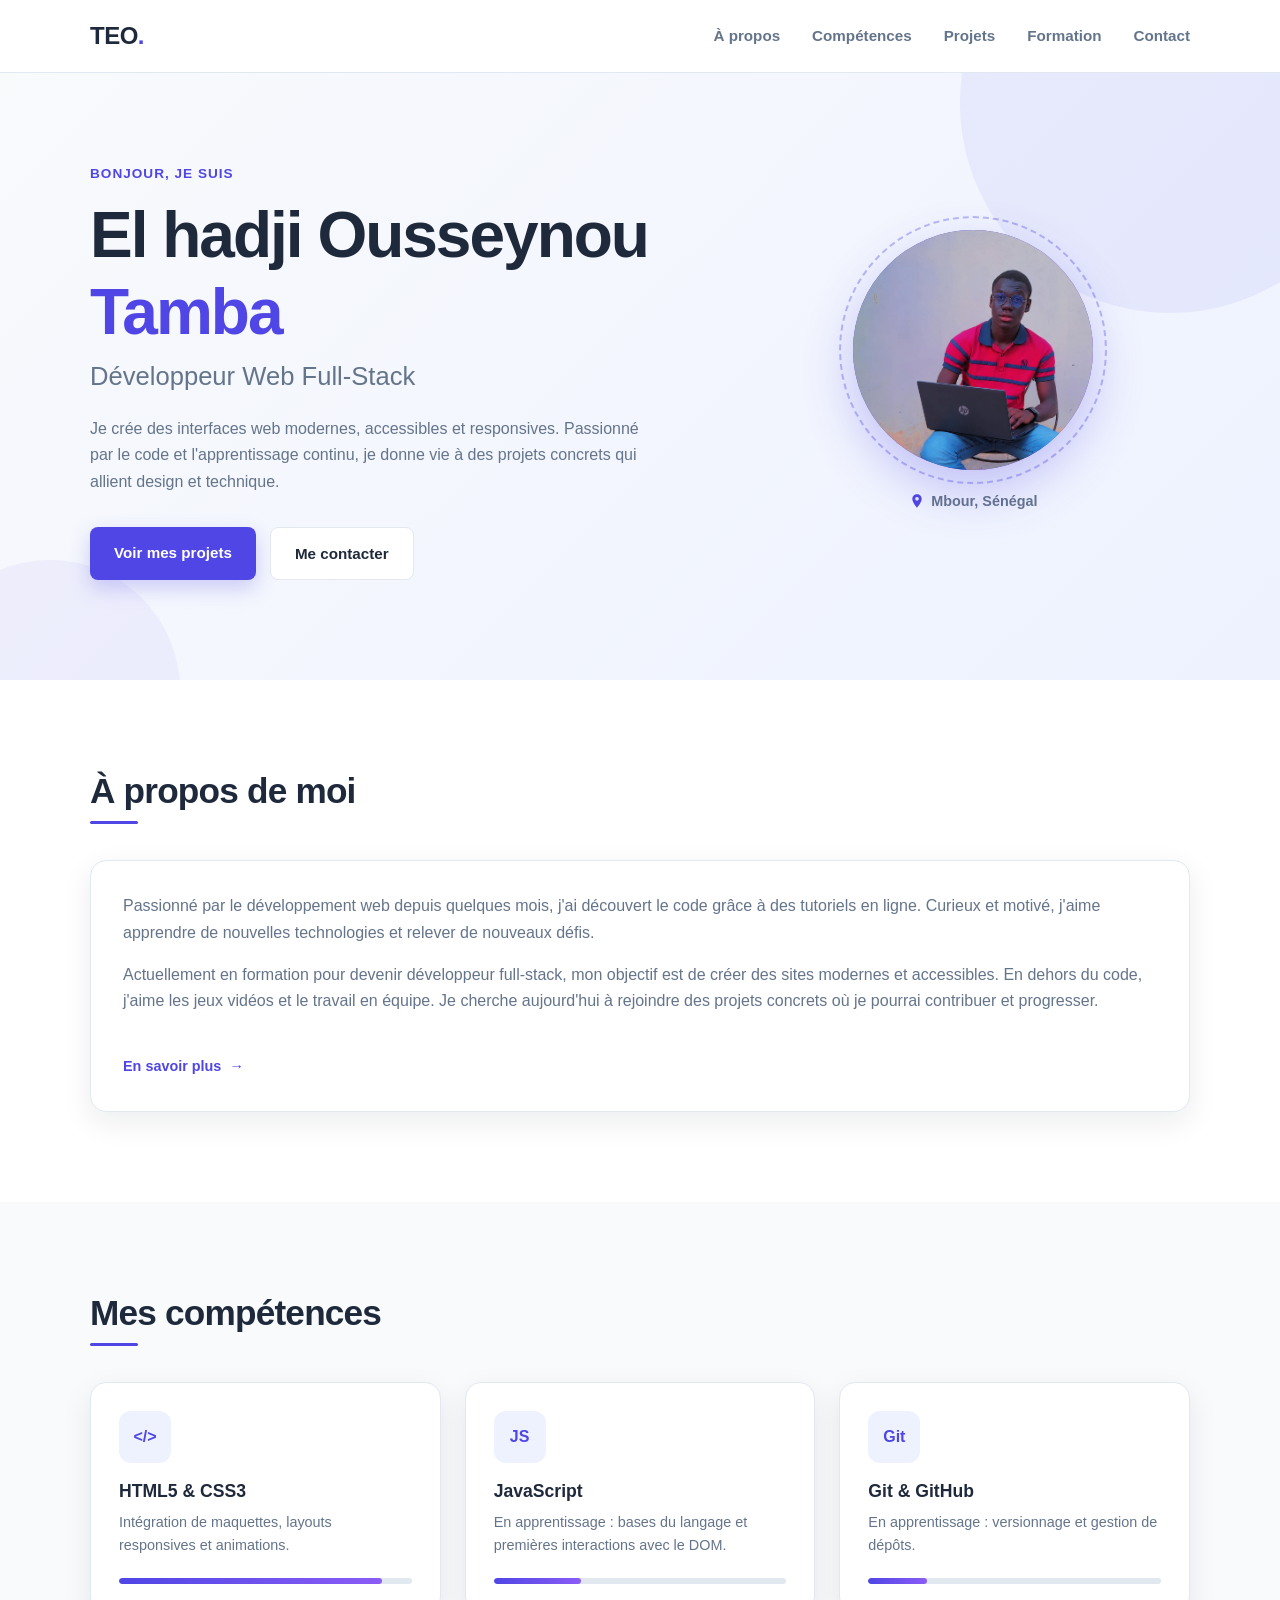
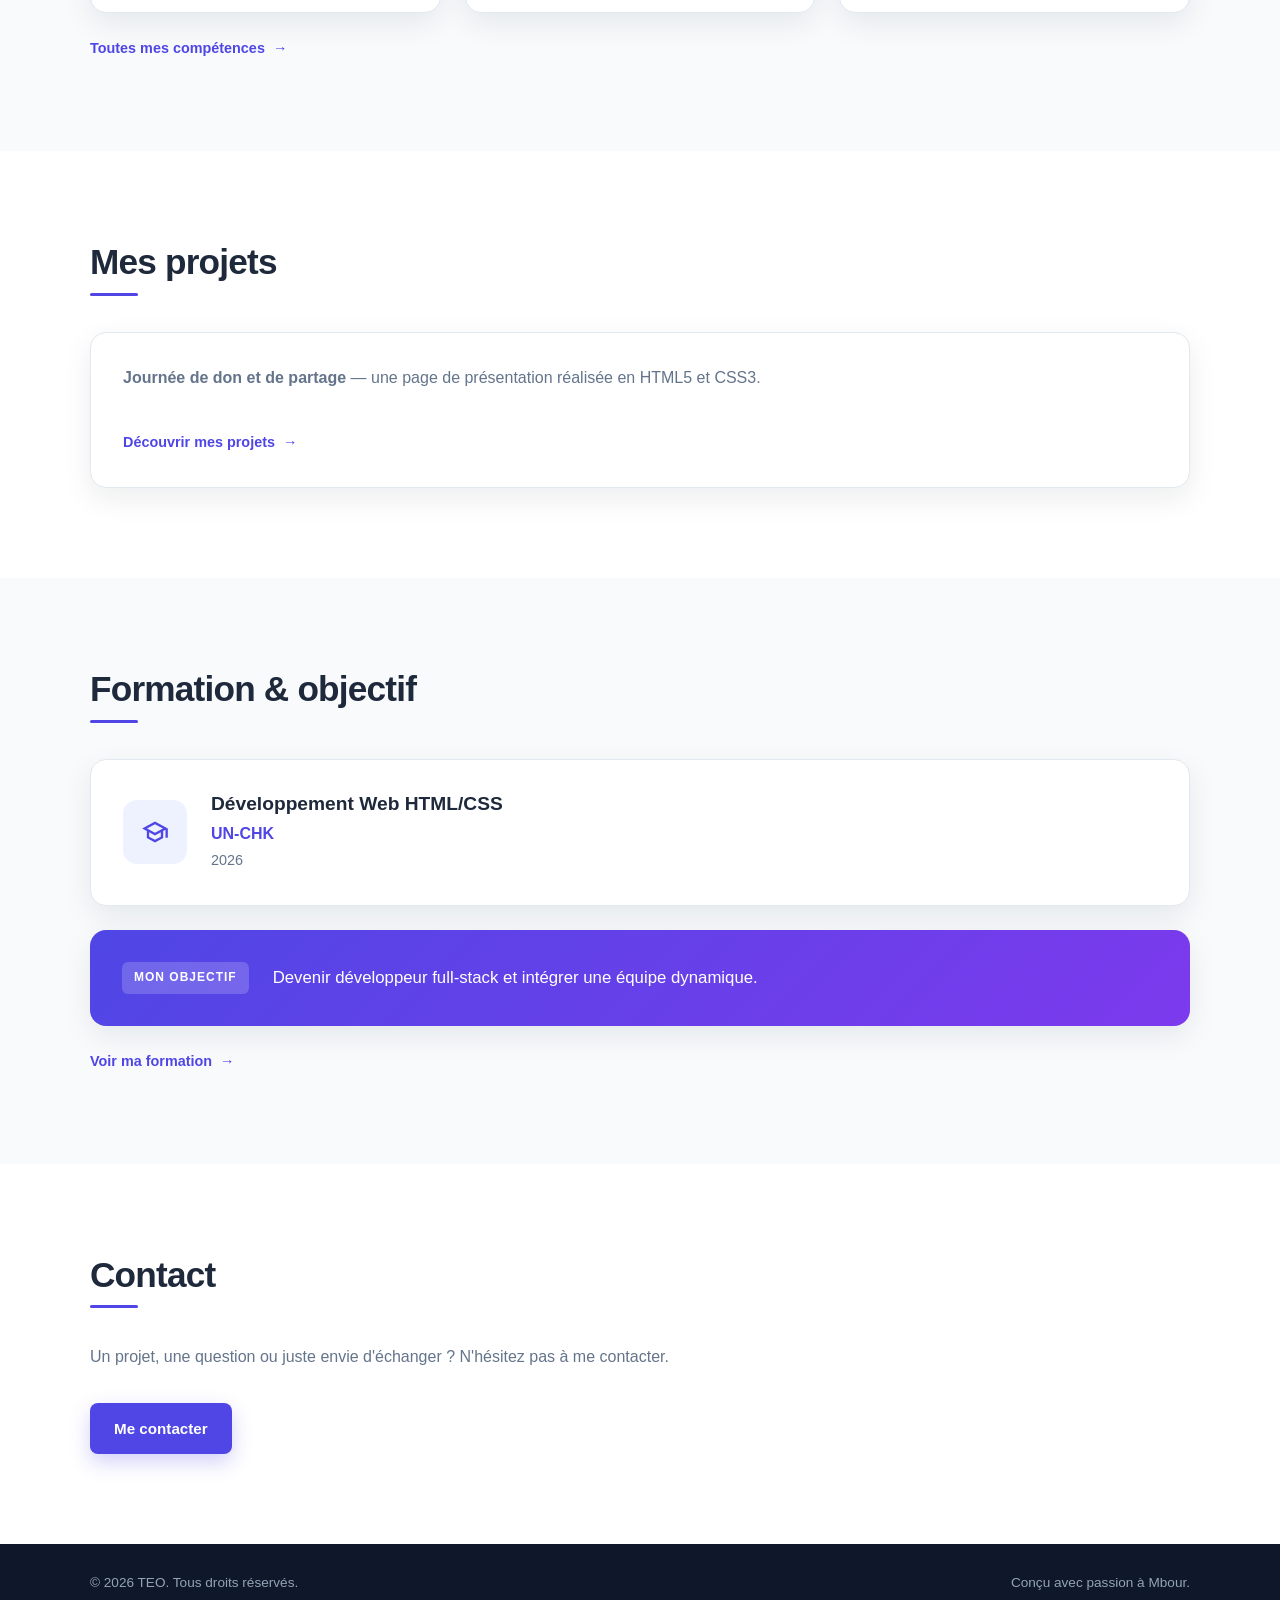
==== index.html @ e87da67a "Change logo text from 'WD' to 'TEO'" ====
<!DOCTYPE html>
<html lang="fr">
<head>
    <meta charset="UTF-8">
    <meta name="viewport" content="width=device-width, initial-scale=1.0">
    <meta name="description" content="Portfolio de El hadji Ousseynou Tamba, développeur web full-stack basé à Mbour. Découvrez mon parcours, mes compétences et mes projets.">
    <title>El hadji Ousseynou Tamba | Développeur Web Full-Stack</title>
    <link rel="stylesheet" href="style.css">
</head>
<body>

    <!-- EN-TÊTE : logo + menu de navigation -->
    <header class="site-header">
        <nav class="navbar container" aria-label="Navigation principale">
            <a href="index.html" class="logo" aria-label="Retour à l'accueil">TEO<span>.</span></a>
            <button class="menu-toggle" aria-label="Ouvrir le menu" aria-expanded="false" aria-controls="menu-principal">
                <span></span><span></span><span></span>
            </button>
            <ul class="menu" id="menu-principal">
                <li><a href="apropos.html">À propos</a></li>
                <li><a href="competences.html">Compétences</a></li>
                <li><a href="projets.html">Projets</a></li>
                <li><a href="formation.html">Formation</a></li>
                <li><a href="contact.html">Contact</a></li>
            </ul>
        </nav>
    </header>

    <main>
        <!-- BANNIÈRE D'ACCUEIL : nom, métier, boutons et photo -->
        <section class="hero" id="accueil">
            <div class="container hero-content">
                <div class="hero-texte">
                    <p class="salutation">Bonjour, je suis</p>
                    <h1>El hadji Ousseynou <span>Tamba</span></h1>
                    <h2>Développeur Web Full-Stack</h2>
                    <p class="hero-intro">
                        Je crée des interfaces web modernes, accessibles et responsives.
                        Passionné par le code et l'apprentissage continu, je donne vie
                        à des projets concrets qui allient design et technique.
                    </p>
                    <div class="hero-actions">
                        <a href="projets.html" class="btn btn-primaire">Voir mes projets</a>
                        <a href="contact.html" class="btn btn-secondaire">Me contacter</a>
                    </div>
                </div>
                <div class="hero-avatar">
                    <div class="avatar">
                        <img src="portrait.jpeg" alt="Portrait de El hadji Ousseynou Tamba">
                        <div class="avatar-ring" aria-hidden="true"></div>
                    </div>
                    <p class="localisation">
                        <svg viewBox="0 0 24 24" width="16" height="16" aria-hidden="true"><path d="M12 2C8.13 2 5 5.13 5 9c0 5.25 7 13 7 13s7-7.75 7-13c0-3.87-3.13-7-7-7zm0 9.5A2.5 2.5 0 1 1 12 6a2.5 2.5 0 0 1 0 5.5z"/></svg>
                        Mbour, Sénégal
                    </p>
                </div>
            </div>
        </section>

        <!-- SECTION : présentation -->
        <section class="section">
            <div class="container">
                <header class="section-header">
                    <h2>À propos de moi</h2>
                </header>
                <div class="carte carte-apropos">
                    <p>
                        Passionné par le développement web depuis quelques mois, j'ai découvert
                        le code grâce à des tutoriels en ligne. Curieux et motivé, j'aime
                        apprendre de nouvelles technologies et relever de nouveaux défis.
                    </p>
                    <p>
                        Actuellement en formation pour devenir développeur full-stack,
                        mon objectif est de créer des sites modernes et accessibles.
                        En dehors du code, j'aime les jeux vidéos et le travail en équipe.
                        Je cherche aujourd'hui à rejoindre des projets concrets où je
                        pourrai contribuer et progresser.
                    </p>
                    <a href="apropos.html" class="lien-section">En savoir plus <span aria-hidden="true">&rarr;</span></a>
                </div>
            </div>
        </section>

        <!-- SECTION : compétences (barres de niveau) -->
        <section class="section section-clair">
            <div class="container">
                <header class="section-header">
                    <h2>Mes compétences</h2>
                </header>
                <div class="grille-competences">
                    <article class="carte-competence">
                        <div class="competence-icone">&lt;/&gt;</div>
                        <h3>HTML5 &amp; CSS3</h3>
                        <p>Intégration de maquettes, layouts responsives et animations.</p>
                        <div class="barre" role="img" aria-label="Niveau avancé">
                            <span style="--niveau: 90%"></span>
                        </div>
                    </article>
                    <article class="carte-competence">
                        <div class="competence-icone">JS</div>
                        <h3>JavaScript</h3>
                        <p>En apprentissage : bases du langage et premières interactions avec le DOM.</p>
                        <div class="barre" role="img" aria-label="Niveau en apprentissage">
                            <span style="--niveau: 30%"></span>
                        </div>
                    </article>
                    <article class="carte-competence">
                        <div class="competence-icone">Git</div>
                        <h3>Git &amp; GitHub</h3>
                        <p>En apprentissage : versionnage et gestion de dépôts.</p>
                        <div class="barre" role="img" aria-label="Niveau en apprentissage">
                            <span style="--niveau: 20%"></span>
                        </div>
                    </article>
                </div>
                <a href="competences.html" class="lien-section">Toutes mes compétences <span aria-hidden="true">&rarr;</span></a>
            </div>
        </section>

        <!-- SECTION : aperçu des projets -->
        <section class="section">
            <div class="container">
                <header class="section-header">
                    <h2>Mes projets</h2>
                </header>
                <div class="carte carte-apropos">
                    <p><strong>Journée de don et de partage</strong> &mdash; une page de présentation réalisée en HTML5 et CSS3.</p>
                    <a href="projets.html" class="lien-section">Découvrir mes projets <span aria-hidden="true">&rarr;</span></a>
                </div>
            </div>
        </section>

        <!-- SECTION : formation et objectif professionnel -->
        <section class="section section-clair">
            <div class="container">
                <header class="section-header">
                    <h2>Formation &amp; objectif</h2>
                </header>
                <div class="carte carte-formation">
                    <div class="formation-icone" aria-hidden="true">
                        <svg viewBox="0 0 24 24" width="28" height="28"><path d="M12 3 1 9l4 2.18v6L12 21l7-3.82v-6l2-1.09V17h2V9L12 3zm6.82 6L12 12.72 5.18 9 12 5.28 18.82 9zM17 15.99l-5 2.73-5-2.73v-3.72L12 15l5-2.73v3.72z"/></svg>
                    </div>
                    <div>
                        <h3>Développement Web HTML/CSS</h3>
                        <p class="etablissement">UN-CHK</p>
                        <p class="annee">2026</p>
                    </div>
                </div>
                <div class="carte objectif">
                    <span class="objectif-label">Mon objectif</span>
                    <p>Devenir développeur full-stack et intégrer une équipe dynamique.</p>
                </div>
                <a href="formation.html" class="lien-section">Voir ma formation <span aria-hidden="true">&rarr;</span></a>
            </div>
        </section>

        <!-- SECTION : appel au contact -->
        <section class="section">
            <div class="container section-contact">
                <header class="section-header">
                    <h2>Contact</h2>
                </header>
                <p class="contact-intro">Un projet, une question ou juste envie d'échanger ? N'hésitez pas à me contacter.</p>
                <a href="contact.html" class="btn btn-primaire">Me contacter</a>
            </div>
        </section>
    </main>

    <!-- PIED DE PAGE -->
    <footer class="site-footer">
        <div class="container footer-content">
            <p>&copy; 2026 TEO. Tous droits réservés.</p>
            <p>Conçu avec passion à Mbour.</p>
        </div>
    </footer>

    <!-- SCRIPT : ouverture / fermeture du menu sur mobile -->
    <script>
        const toggle = document.querySelector('.menu-toggle');
        const menu = document.querySelector('.menu');
        toggle.addEventListener('click', () => {
            const ouvert = menu.classList.toggle('ouvert');
            toggle.setAttribute('aria-expanded', ouvert);
        });
        menu.querySelectorAll('a').forEach(lien => {
            lien.addEventListener('click', () => {
                menu.classList.remove('ouvert');
                toggle.setAttribute('aria-expanded', 'false');
            });
        });
    </script>
</body>
</html>
---- style.css ----
/* ============================================================
   1. VARIABLES ET COULEURS
   Modifiez les couleurs ici pour changer tout le site d'un coup.
   ============================================================ */
:root {
    --primaire: #4f46e5;
    --primaire-clair: #6366f1;
    --primaire-pale: #eef2ff;
    --fond: #ffffff;
    --fond-clair: #f8fafc;
    --texte: #1e293b;
    --texte-doux: #64748b;
    --bordure: #e2e8f0;
    --ombre: 0 10px 30px rgba(15, 23, 42, 0.08);
    --rayon: 16px;
    --container: 1100px;
}

/* ---------- Réinitialisation et styles de base ---------- */
* {
    box-sizing: border-box;
}

html {
    scroll-behavior: smooth;
}

body {
    margin: 0;
    font-family: "Segoe UI", Roboto, Helvetica, Arial, sans-serif;
    color: var(--texte);
    background: var(--fond);
    line-height: 1.65;
    -webkit-font-smoothing: antialiased;
}

h1, h2, h3 {
    line-height: 1.2;
    margin: 0;
}

a {
    color: var(--primaire);
    text-decoration: none;
    transition: color 0.2s ease;
}

a:hover {
    color: var(--primaire-clair);
}

/* ---------- Conteneur : largeur max du contenu ---------- */
.container {
    width: min(100% - 40px, var(--container));
    margin-inline: auto;
}

/* ============================================================
   2. EN-TÊTE ET NAVIGATION
   La barre reste fixe en haut quand on descend la page.
   ============================================================ */
.site-header {
    position: sticky;
    top: 0;
    z-index: 50;
    background: rgba(255, 255, 255, 0.92);
    backdrop-filter: blur(10px);
    border-bottom: 1px solid var(--bordure);
}

.navbar {
    display: flex;
    align-items: center;
    justify-content: space-between;
    min-height: 72px;
}

.logo {
    font-size: 1.5rem;
    font-weight: 800;
    letter-spacing: -0.5px;
    color: var(--texte);
}

.logo span {
    color: var(--primaire);
}

.menu {
    display: flex;
    align-items: center;
    gap: 32px;
    list-style: none;
    margin: 0;
    padding: 0;
}

.menu a {
    color: var(--texte-doux);
    font-size: 0.95rem;
    font-weight: 600;
}

.menu a:hover,
.menu a.actif {
    color: var(--primaire);
}

.menu a.actif {
    position: relative;
}

.menu a.actif::after {
    content: "";
    position: absolute;
    left: 0;
    right: 0;
    bottom: -8px;
    height: 2px;
    background: var(--primaire);
    border-radius: 2px;
}

.menu-toggle {
    display: none;
    flex-direction: column;
    gap: 5px;
    background: none;
    border: 0;
    cursor: pointer;
    padding: 6px;
}

.menu-toggle span {
    width: 24px;
    height: 2px;
    background: var(--texte);
    border-radius: 2px;
}

/* ============================================================
   3. BANNIÈRE DES PAGES SECONDAIRES
   (À propos, Compétences, Projets, Formation, Contact)
   ============================================================ */
.page-hero {
    position: relative;
    overflow: hidden;
    background: linear-gradient(135deg, #f8fafc 0%, #eef2ff 100%);
    border-bottom: 1px solid var(--bordure);
    padding: 76px 0 70px;
}

.page-hero::after {
    content: "";
    position: absolute;
    width: 300px;
    height: 300px;
    border-radius: 50%;
    background: rgba(79, 70, 229, 0.06);
    top: -150px;
    right: -60px;
}

.page-hero .container {
    position: relative;
    z-index: 1;
}

/* ---------- Bouton "Retour à l'accueil" ---------- */
.btn-retour {
    display: inline-flex;
    align-items: center;
    gap: 8px;
    margin-bottom: 24px;
    padding: 9px 16px;
    background: var(--fond);
    border: 1px solid var(--bordure);
    border-radius: 8px;
    color: var(--texte-doux);
    font-size: 0.85rem;
    font-weight: 600;
    transition: border-color 0.2s ease, color 0.2s ease, transform 0.2s ease;
}

.btn-retour:hover {
    color: var(--primaire);
    border-color: var(--primaire);
    transform: translateX(-3px);
}

.page-hero h1 {
    font-size: clamp(2.2rem, 5vw, 3.2rem);
    letter-spacing: -1.5px;
    margin: 8px 0 12px;
}

.page-hero p {
    color: var(--texte-doux);
    font-size: 1.05rem;
    margin: 0;
    max-width: 600px;
}

/* ============================================================
   4. ACCUEIL / HERO (uniquement index.html)
   ============================================================ */
.hero {
    position: relative;
    overflow: hidden;
    background: linear-gradient(135deg, #f8fafc 0%, #eef2ff 100%);
    padding: 90px 0 100px;
}

.hero::before {
    content: "";
    position: absolute;
    width: 420px;
    height: 420px;
    border-radius: 50%;
    background: rgba(79, 70, 229, 0.07);
    top: -180px;
    right: -100px;
}

.hero::after {
    content: "";
    position: absolute;
    width: 260px;
    height: 260px;
    border-radius: 50%;
    background: rgba(79, 70, 229, 0.05);
    bottom: -140px;
    left: -80px;
}

.hero-content {
    position: relative;
    z-index: 1;
    display: grid;
    grid-template-columns: 1.4fr 1fr;
    align-items: center;
    gap: 60px;
}

.salutation {
    color: var(--primaire);
    font-weight: 700;
    letter-spacing: 1px;
    text-transform: uppercase;
    font-size: 0.85rem;
    margin: 0 0 12px;
}

.hero h1 {
    font-size: clamp(2.5rem, 6vw, 4rem);
    letter-spacing: -2px;
    color: var(--texte);
}

.hero h1 span {
    color: var(--primaire);
}

.hero h2 {
    font-size: clamp(1.2rem, 2.5vw, 1.6rem);
    font-weight: 500;
    color: var(--texte-doux);
    margin: 10px 0 24px;
}

.hero-intro {
    max-width: 560px;
    color: var(--texte-doux);
    margin: 0 0 32px;
}

.hero-actions {
    display: flex;
    flex-wrap: wrap;
    gap: 14px;
}

/* ---------- Boutons principaux et secondaires ---------- */
.btn {
    display: inline-block;
    padding: 13px 24px;
    border-radius: 8px;
    font-weight: 600;
    font-size: 0.95rem;
    transition: transform 0.2s ease, box-shadow 0.2s ease, background 0.2s ease;
}

.btn:hover {
    transform: translateY(-2px);
    color: inherit;
}

.btn-primaire {
    background: var(--primaire);
    color: #fff;
    box-shadow: 0 8px 20px rgba(79, 70, 229, 0.25);
}

.btn-primaire:hover {
    background: var(--primaire-clair);
    color: #fff;
}

.btn-secondaire {
    background: #fff;
    color: var(--texte);
    border: 1px solid var(--bordure);
}

.btn-secondaire:hover {
    border-color: var(--primaire);
    color: var(--primaire);
}

/* ---------- Photo de profil ---------- */
.hero-avatar {
    display: flex;
    flex-direction: column;
    align-items: center;
    gap: 20px;
}

.avatar {
    position: relative;
    width: 240px;
    height: 240px;
    border-radius: 50%;
    background: linear-gradient(135deg, var(--primaire) 0%, #7c3aed 100%);
    display: grid;
    place-items: center;
    box-shadow: 0 20px 50px rgba(79, 70, 229, 0.3);
}

.avatar img {
    width: 100%;
    height: 100%;
    border-radius: 50%;
    object-fit: cover;
    object-position: center top;
}

.avatar-ring {
    position: absolute;
    inset: -14px;
    border: 2px dashed rgba(79, 70, 229, 0.35);
    border-radius: 50%;
}

.localisation {
    display: flex;
    align-items: center;
    gap: 6px;
    color: var(--texte-doux);
    font-size: 0.9rem;
    font-weight: 600;
    margin: 0;
}

.localisation svg {
    fill: var(--primaire);
}

/* ============================================================
   5. SECTIONS COMMUNES (titres, espacements, fonds)
   ============================================================ */
.section {
    padding: 90px 0;
}

.section-clair {
    background: var(--fond-clair);
}

.section-header {
    display: flex;
    align-items: baseline;
    gap: 16px;
    margin-bottom: 36px;
}

.section-numero {
    color: var(--primaire);
    font-weight: 800;
    font-size: 0.9rem;
}

.section-header h2 {
    font-size: clamp(1.7rem, 4vw, 2.2rem);
    letter-spacing: -0.8px;
    position: relative;
    padding-bottom: 12px;
}

.section-header h2::after {
    content: "";
    position: absolute;
    left: 0;
    bottom: 0;
    width: 48px;
    height: 3px;
    background: var(--primaire);
    border-radius: 3px;
}

.section-header-interne {
    margin-top: 48px;
}

.lien-section {
    display: inline-flex;
    align-items: center;
    gap: 8px;
    margin-top: 24px;
    font-weight: 700;
    font-size: 0.9rem;
}

.lien-section span {
    transition: transform 0.2s ease;
}

.lien-section:hover span {
    transform: translateX(4px);
}

.section-contact h2 {
    font-size: clamp(1.7rem, 4vw, 2.2rem);
    letter-spacing: -0.8px;
    margin-bottom: 12px;
}

/* ---------- Cartes : fond blanc, bordure et ombre ---------- */
.carte {
    background: var(--fond);
    border: 1px solid var(--bordure);
    border-radius: var(--rayon);
    padding: 32px;
    box-shadow: var(--ombre);
}

.carte-apropos p {
    color: var(--texte-doux);
    margin: 0 0 16px;
}

.faits {
    list-style: none;
    display: flex;
    flex-wrap: wrap;
    gap: 16px 40px;
    margin: 28px 0 0;
    padding: 24px 0 0;
    border-top: 1px solid var(--bordure);
    color: var(--texte);
}

.faits strong {
    display: block;
    color: var(--texte-doux);
    font-size: 0.8rem;
    text-transform: uppercase;
    letter-spacing: 0.5px;
}

/* ---------- Compétences et barres de niveau ---------- */
.grille-competences {
    display: grid;
    grid-template-columns: repeat(auto-fit, minmax(260px, 1fr));
    gap: 24px;
}

.carte-competence {
    background: var(--fond);
    border: 1px solid var(--bordure);
    border-radius: var(--rayon);
    padding: 28px;
    box-shadow: var(--ombre);
    transition: transform 0.25s ease, box-shadow 0.25s ease;
}

.carte-competence:hover {
    transform: translateY(-6px);
    box-shadow: 0 18px 40px rgba(15, 23, 42, 0.12);
}

.competence-icone {
    width: 52px;
    height: 52px;
    border-radius: 12px;
    background: var(--primaire-pale);
    color: var(--primaire);
    display: grid;
    place-items: center;
    font-weight: 800;
    font-size: 1rem;
    margin-bottom: 18px;
}

.carte-competence h3 {
    font-size: 1.1rem;
    margin-bottom: 8px;
}

.carte-competence p {
    color: var(--texte-doux);
    font-size: 0.9rem;
    margin: 0 0 20px;
}

.barre {
    height: 6px;
    background: var(--bordure);
    border-radius: 6px;
    overflow: hidden;
}

.barre span {
    display: block;
    height: 100%;
    width: var(--niveau);
    background: linear-gradient(90deg, var(--primaire), #8b5cf6);
    border-radius: 6px;
}

/* ---------- Étiquettes (qualités, centres d'intérêt) ---------- */
.tags {
    display: flex;
    flex-wrap: wrap;
    gap: 10px;
    margin-top: 32px;
}

.tag {
    background: var(--primaire-pale);
    color: var(--primaire);
    padding: 8px 16px;
    border-radius: 100px;
    font-size: 0.85rem;
    font-weight: 600;
}

/* ---------- Formation ---------- */
.carte-formation {
    display: flex;
    align-items: center;
    gap: 24px;
}

.formation-icone {
    flex-shrink: 0;
    width: 64px;
    height: 64px;
    border-radius: 14px;
    background: var(--primaire-pale);
    color: var(--primaire);
    display: grid;
    place-items: center;
}

.formation-icone svg {
    fill: currentColor;
}

.carte-formation h3 {
    font-size: 1.2rem;
}

.etablissement {
    color: var(--primaire);
    font-weight: 600;
    margin: 6px 0 2px;
}

.annee {
    color: var(--texte-doux);
    font-size: 0.9rem;
    margin: 0;
}

/* ---------- Projets : cartes avec aperçu ---------- */
.grille-projets {
    display: grid;
    grid-template-columns: repeat(auto-fit, minmax(min(100%, 320px), 1fr));
    gap: 24px;
}

.carte-projet {
    overflow: hidden;
    padding: 0;
    transition: transform 0.25s ease, box-shadow 0.25s ease;
}

.carte-projet:hover {
    transform: translateY(-6px);
    box-shadow: 0 18px 40px rgba(15, 23, 42, 0.12);
}

.projet-visuel {
    background: var(--primaire-pale);
}

.projet-visuel img {
    width: 100%;
    height: auto;
    display: block;
}

.projet-corps {
    padding: 26px;
}

.projet-tag {
    color: var(--primaire);
    font-size: 0.75rem;
    font-weight: 700;
    text-transform: uppercase;
    letter-spacing: 1px;
}

.projet-corps h3 {
    font-size: 1.2rem;
    margin: 8px 0;
}

.projet-corps p {
    color: var(--texte-doux);
    font-size: 0.9rem;
    margin: 0;
}

.projet-corps .btn {
    margin-top: 22px;
}

/* ---------- Bloc objectif ---------- */
.objectif {
    margin-top: 24px;
    background: linear-gradient(135deg, var(--primaire) 0%, #7c3aed 100%);
    border: 0;
    color: #fff;
    display: flex;
    align-items: center;
    gap: 24px;
}

.objectif-label {
    font-size: 0.75rem;
    font-weight: 700;
    text-transform: uppercase;
    letter-spacing: 1px;
    padding: 6px 12px;
    background: rgba(255, 255, 255, 0.18);
    border-radius: 6px;
    white-space: nowrap;
}

.objectif p {
    margin: 0;
    font-size: 1.05rem;
    font-weight: 500;
}

/* ---------- Contact ---------- */
.contact-intro {
    color: var(--texte-doux);
    max-width: 600px;
    margin: -12px 0 32px;
}

.grille-contact {
    display: grid;
    grid-template-columns: repeat(auto-fit, minmax(260px, 1fr));
    gap: 20px;
}

.carte-contact {
    display: flex;
    align-items: center;
    gap: 16px;
    background: var(--fond);
    border: 1px solid var(--bordure);
    border-radius: var(--rayon);
    padding: 22px;
    box-shadow: var(--ombre);
    transition: transform 0.2s ease, border-color 0.2s ease;
}

.carte-contact:hover {
    transform: translateY(-4px);
    border-color: var(--primaire);
    color: var(--texte);
}

.contact-icone {
    flex-shrink: 0;
    width: 48px;
    height: 48px;
    border-radius: 12px;
    background: var(--primaire-pale);
    color: var(--primaire);
    display: grid;
    place-items: center;
}

.contact-icone svg {
    fill: currentColor;
}

.carte-contact strong,
.carte-contact small {
    display: block;
}

.carte-contact strong {
    font-size: 0.95rem;
}

.carte-contact small {
    color: var(--texte-doux);
    font-size: 0.8rem;
    word-break: break-all;
}

/* ============================================================
   6. PIED DE PAGE
   ============================================================ */
.site-footer {
    background: #0f172a;
    color: #94a3b8;
    padding: 28px 0;
    font-size: 0.85rem;
}

.footer-content {
    display: flex;
    justify-content: space-between;
    flex-wrap: wrap;
    gap: 10px;
}

.site-footer p {
    margin: 0;
}

/* ============================================================
   7. RESPENSIVE : tablettes et téléphones
   Ces règles écrasent les précédentes sur les petits écrans.
   ============================================================ */
@media (max-width: 820px) {
    .hero-content {
        grid-template-columns: 1fr;
        text-align: center;
        gap: 44px;
    }

    .hero-intro {
        margin-inline: auto;
    }

    .hero-actions {
        justify-content: center;
    }

    .menu-toggle {
        display: flex;
    }

    .menu {
        position: absolute;
        top: 100%;
        left: 0;
        right: 0;
        background: var(--fond);
        border-bottom: 1px solid var(--bordure);
        flex-direction: column;
        gap: 0;
        padding: 0 20px;
        max-height: 0;
        overflow: hidden;
        transition: max-height 0.3s ease, padding 0.3s ease;
    }

    .menu.ouvert {
        max-height: 320px;
        padding: 10px 20px 20px;
    }

    .menu a {
        display: block;
        padding: 12px 0;
    }
}

/* ---------- Petits écrans (téléphones) ---------- */
@media (max-width: 560px) {
    .section {
        padding: 64px 0;
    }

    .hero {
        padding: 64px 0 72px;
    }

    .page-hero {
        padding: 56px 0 52px;
    }

    .avatar {
        width: 190px;
        height: 190px;
    }

    .carte,
    .carte-competence {
        padding: 24px;
    }

    .objectif {
        flex-direction: column;
        align-items: flex-start;
        gap: 14px;
    }
}

@media (prefers-reduced-motion: reduce) {
    html {
        scroll-behavior: auto;
    }

    * {
        transition: none !important;
    }
}
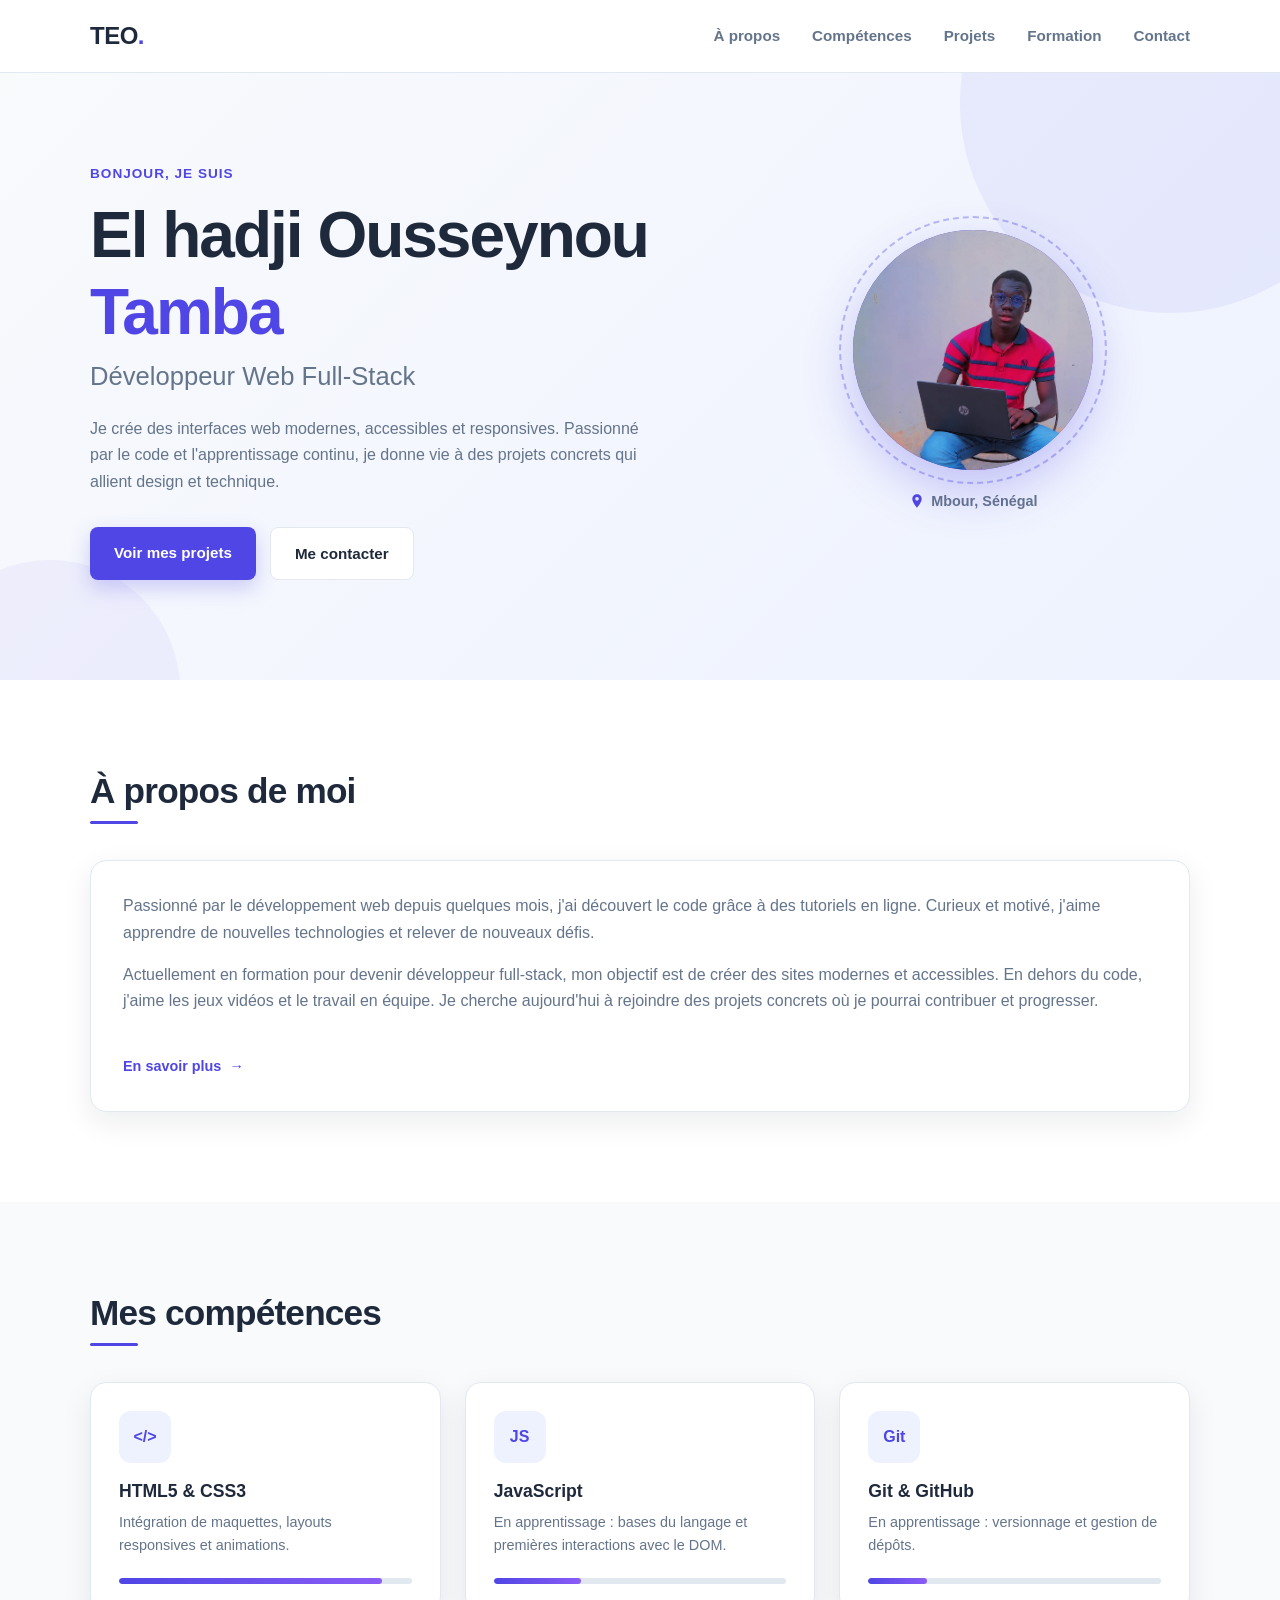
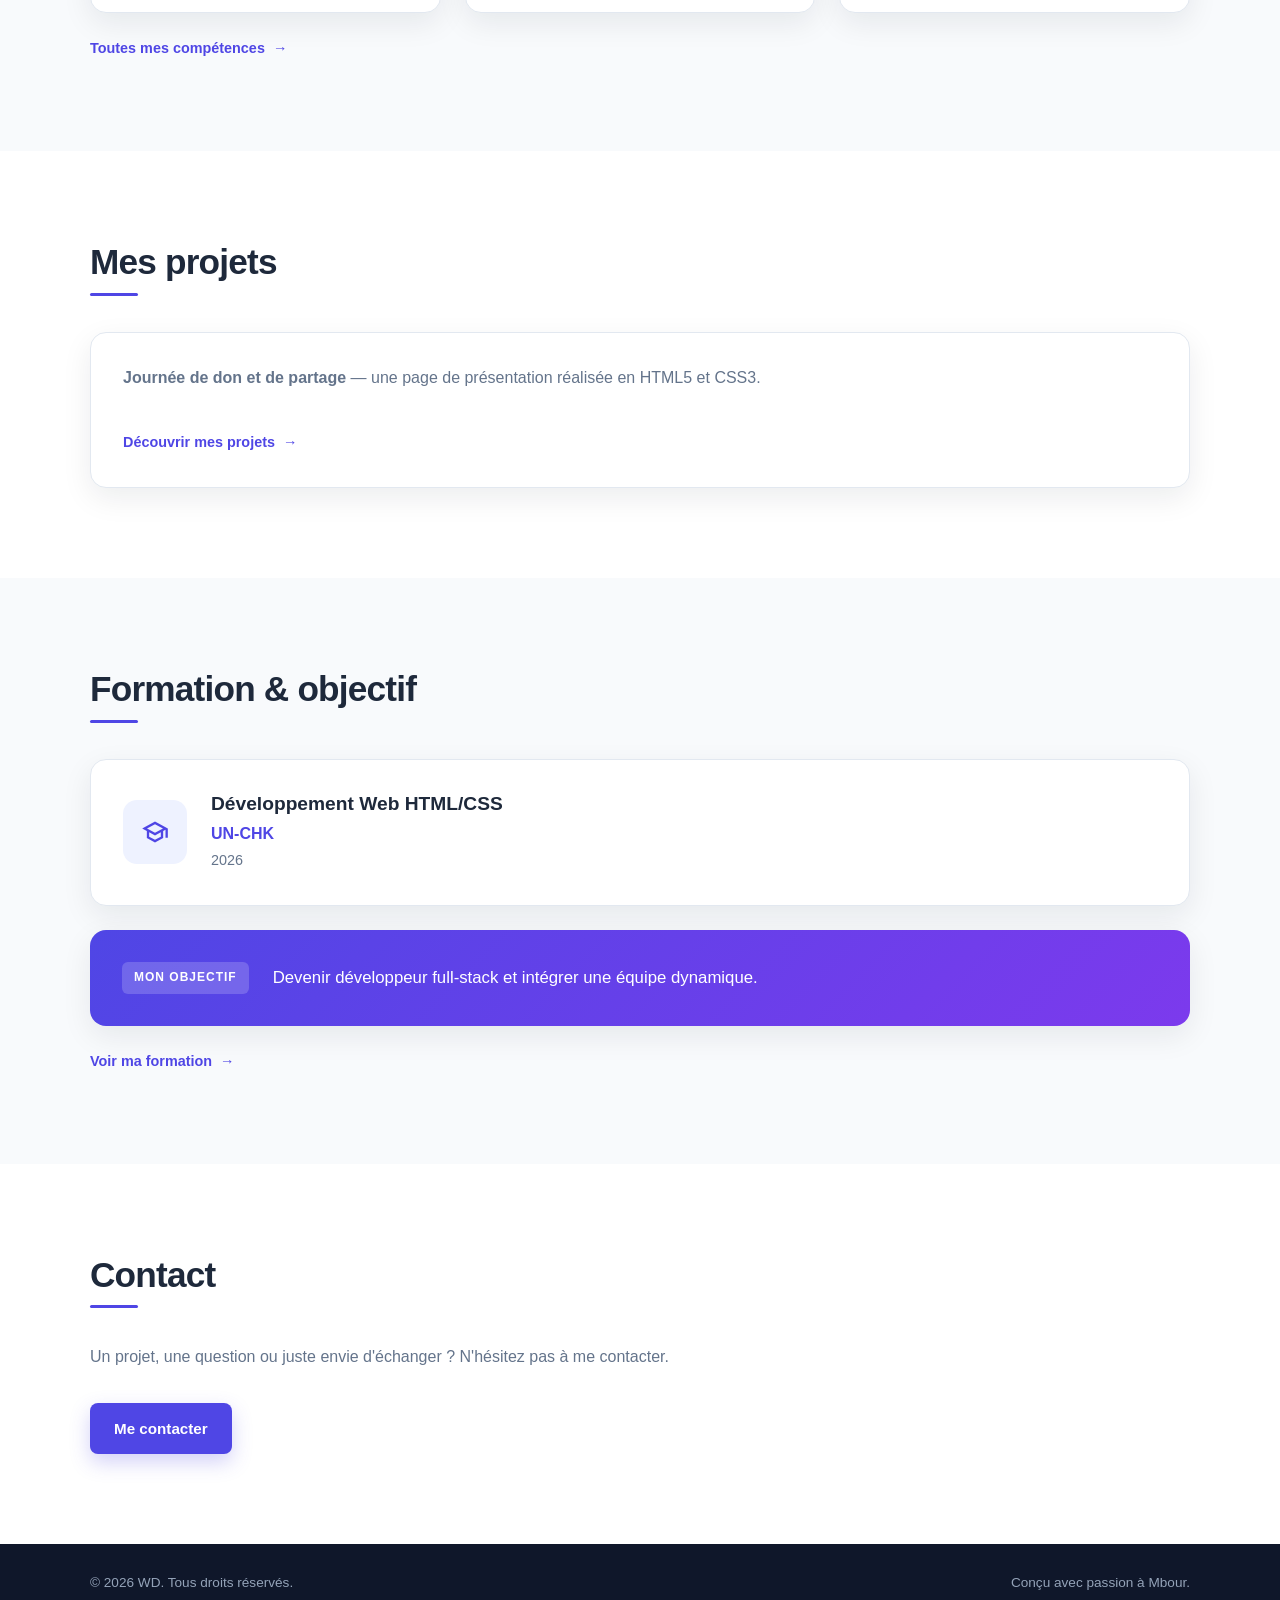
==== commit 377fc9a8: "mise à jour" ====
--- a/index.html
+++ b/index.html
@@ -169,7 +169,7 @@
     <!-- PIED DE PAGE -->
     <footer class="site-footer">
         <div class="container footer-content">
-            <p>&copy; 2026 TEO. Tous droits réservés.</p>
+            <p>&copy; 2026 WD. Tous droits réservés.</p>
             <p>Conçu avec passion à Mbour.</p>
         </div>
     </footer>
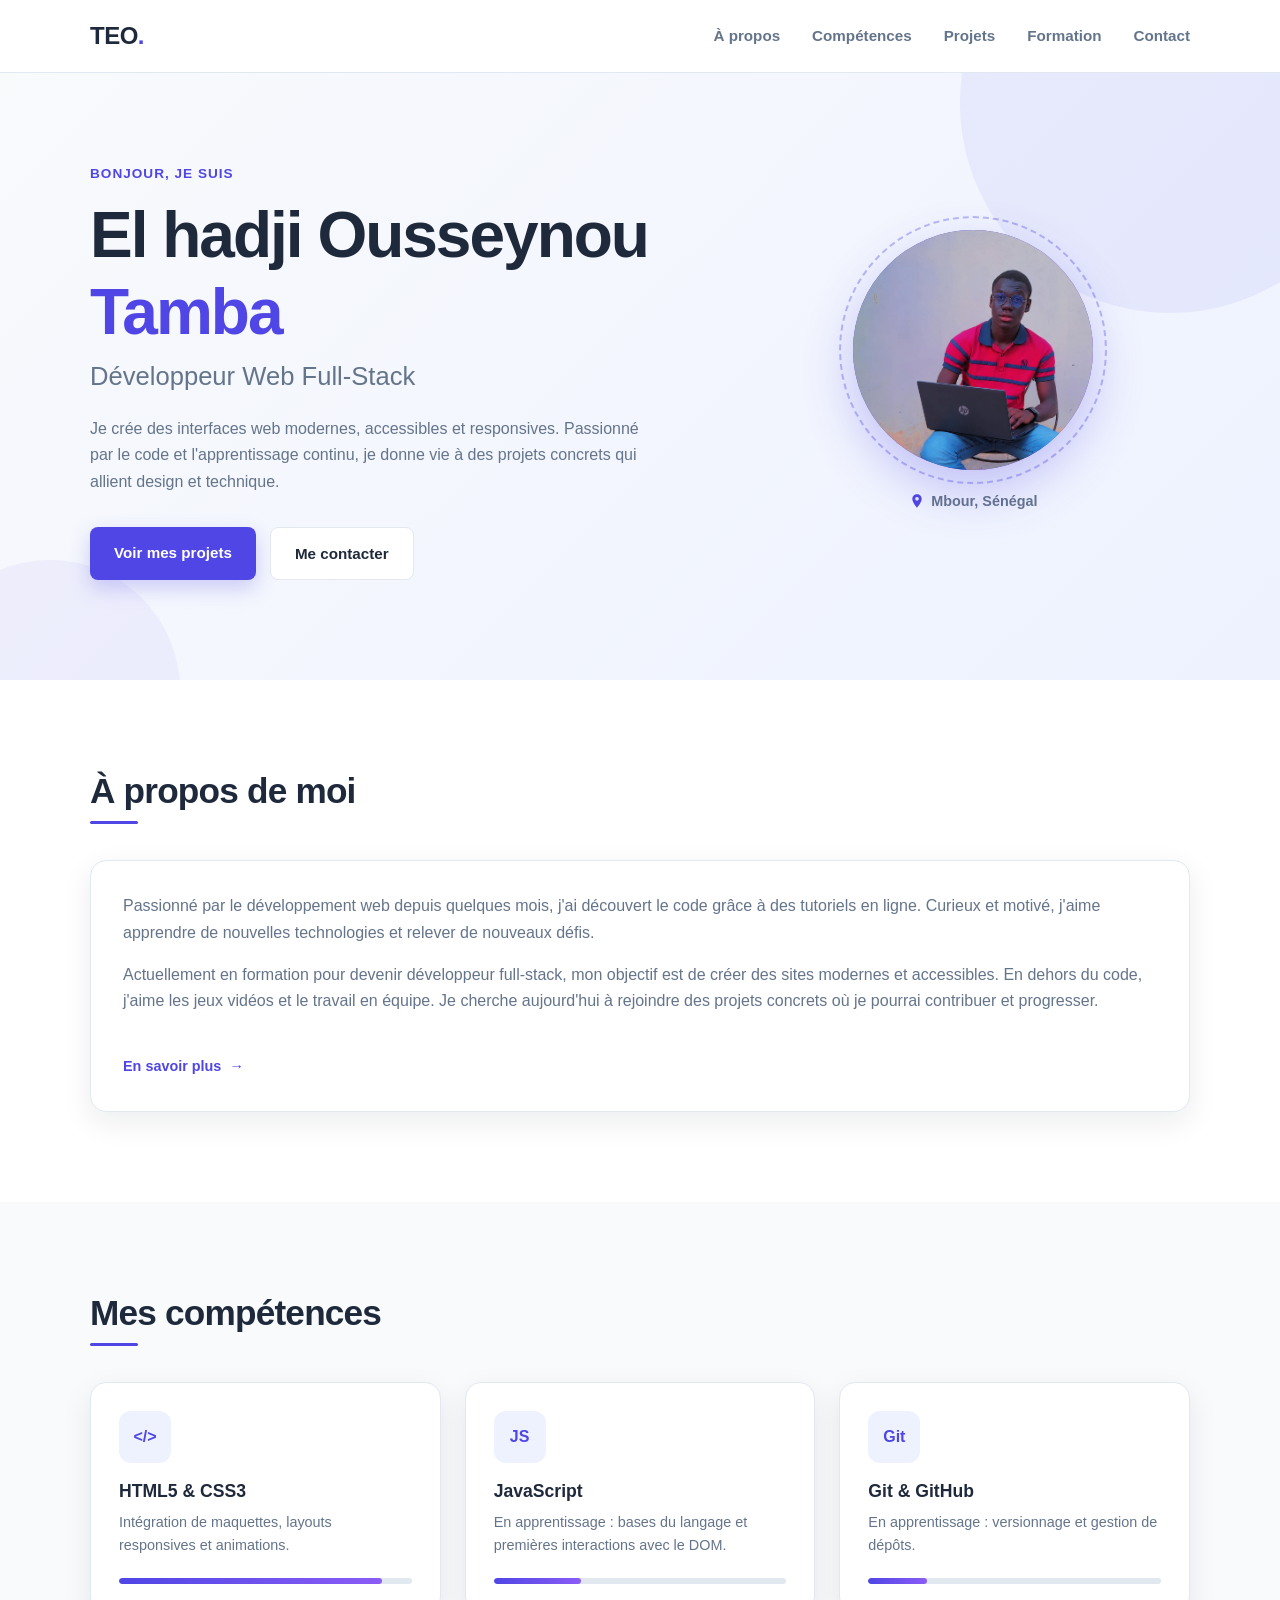
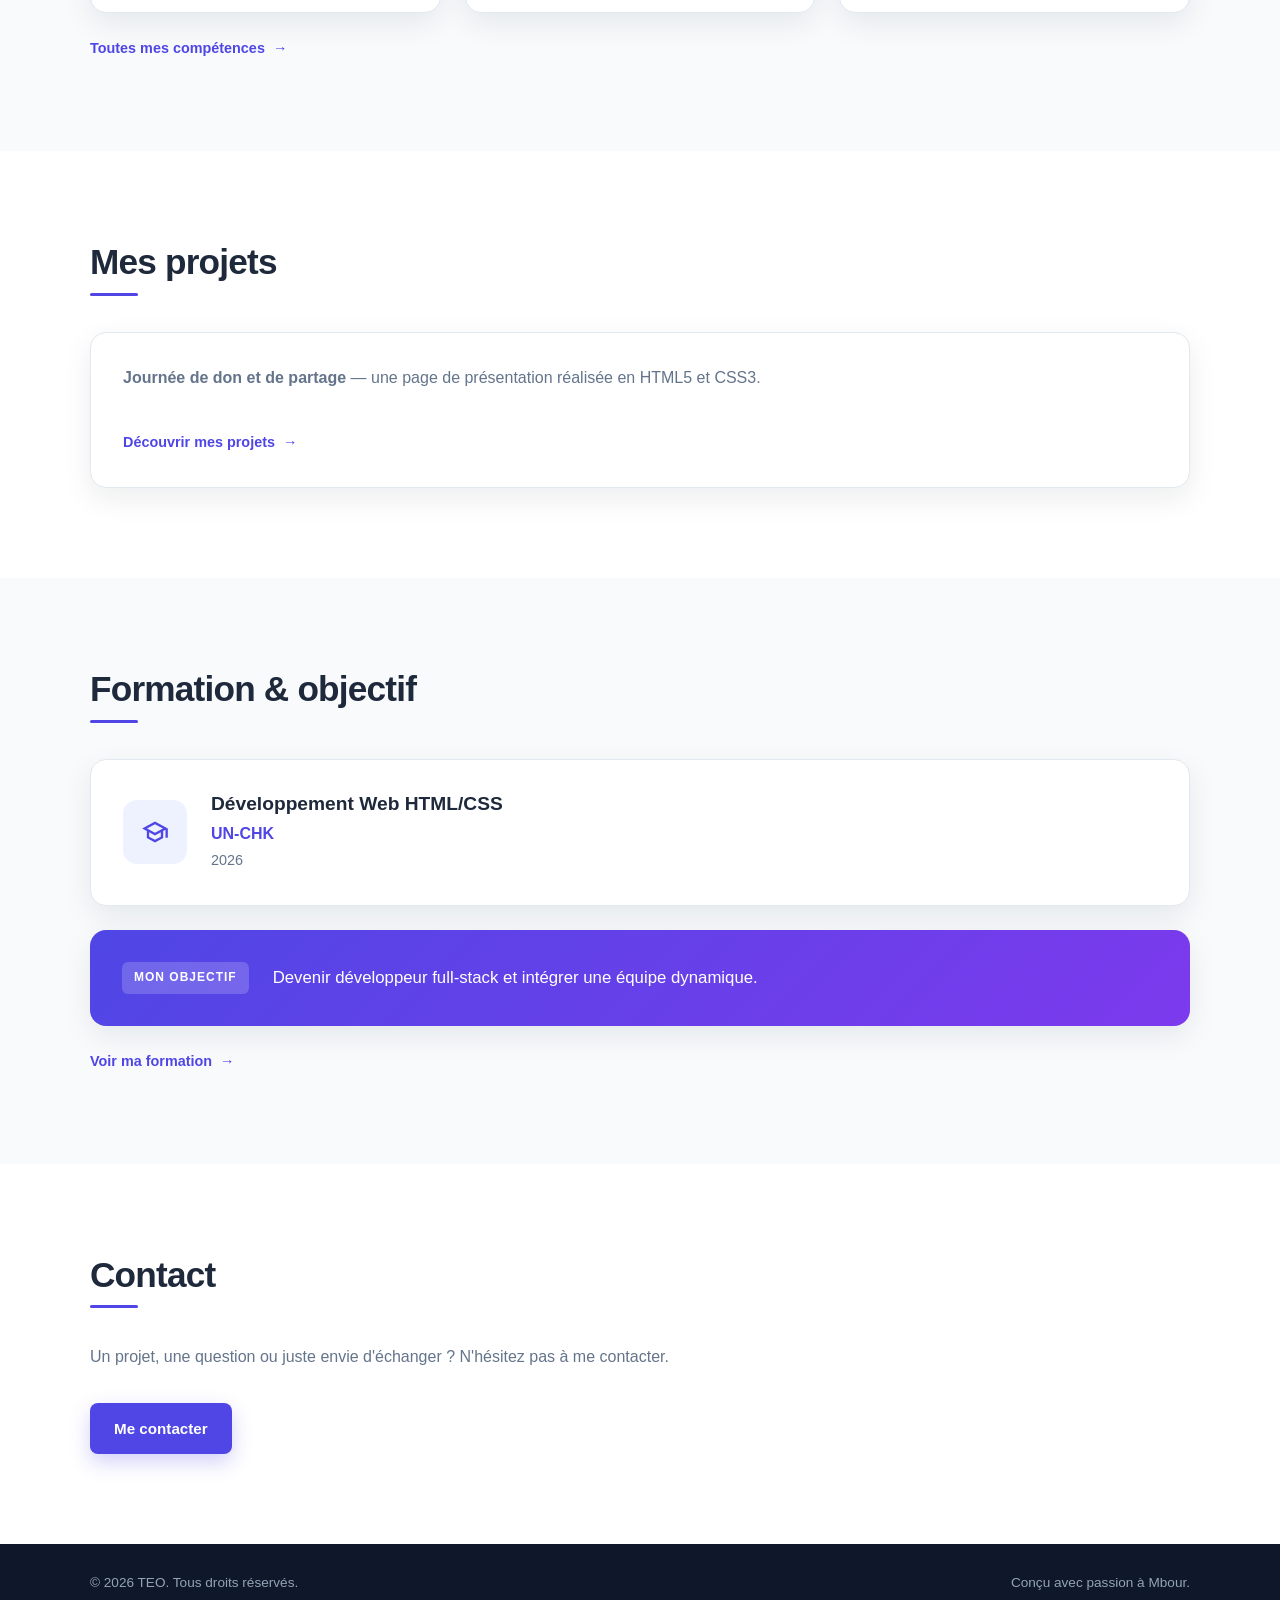
==== commit 1ae059e4: "mise à jour" ====
--- a/index.html
+++ b/index.html
@@ -169,7 +169,7 @@
     <!-- PIED DE PAGE -->
     <footer class="site-footer">
         <div class="container footer-content">
-            <p>&copy; 2026 WD. Tous droits réservés.</p>
+            <p>&copy; 2026 TEO. Tous droits réservés.</p>
             <p>Conçu avec passion à Mbour.</p>
         </div>
     </footer>
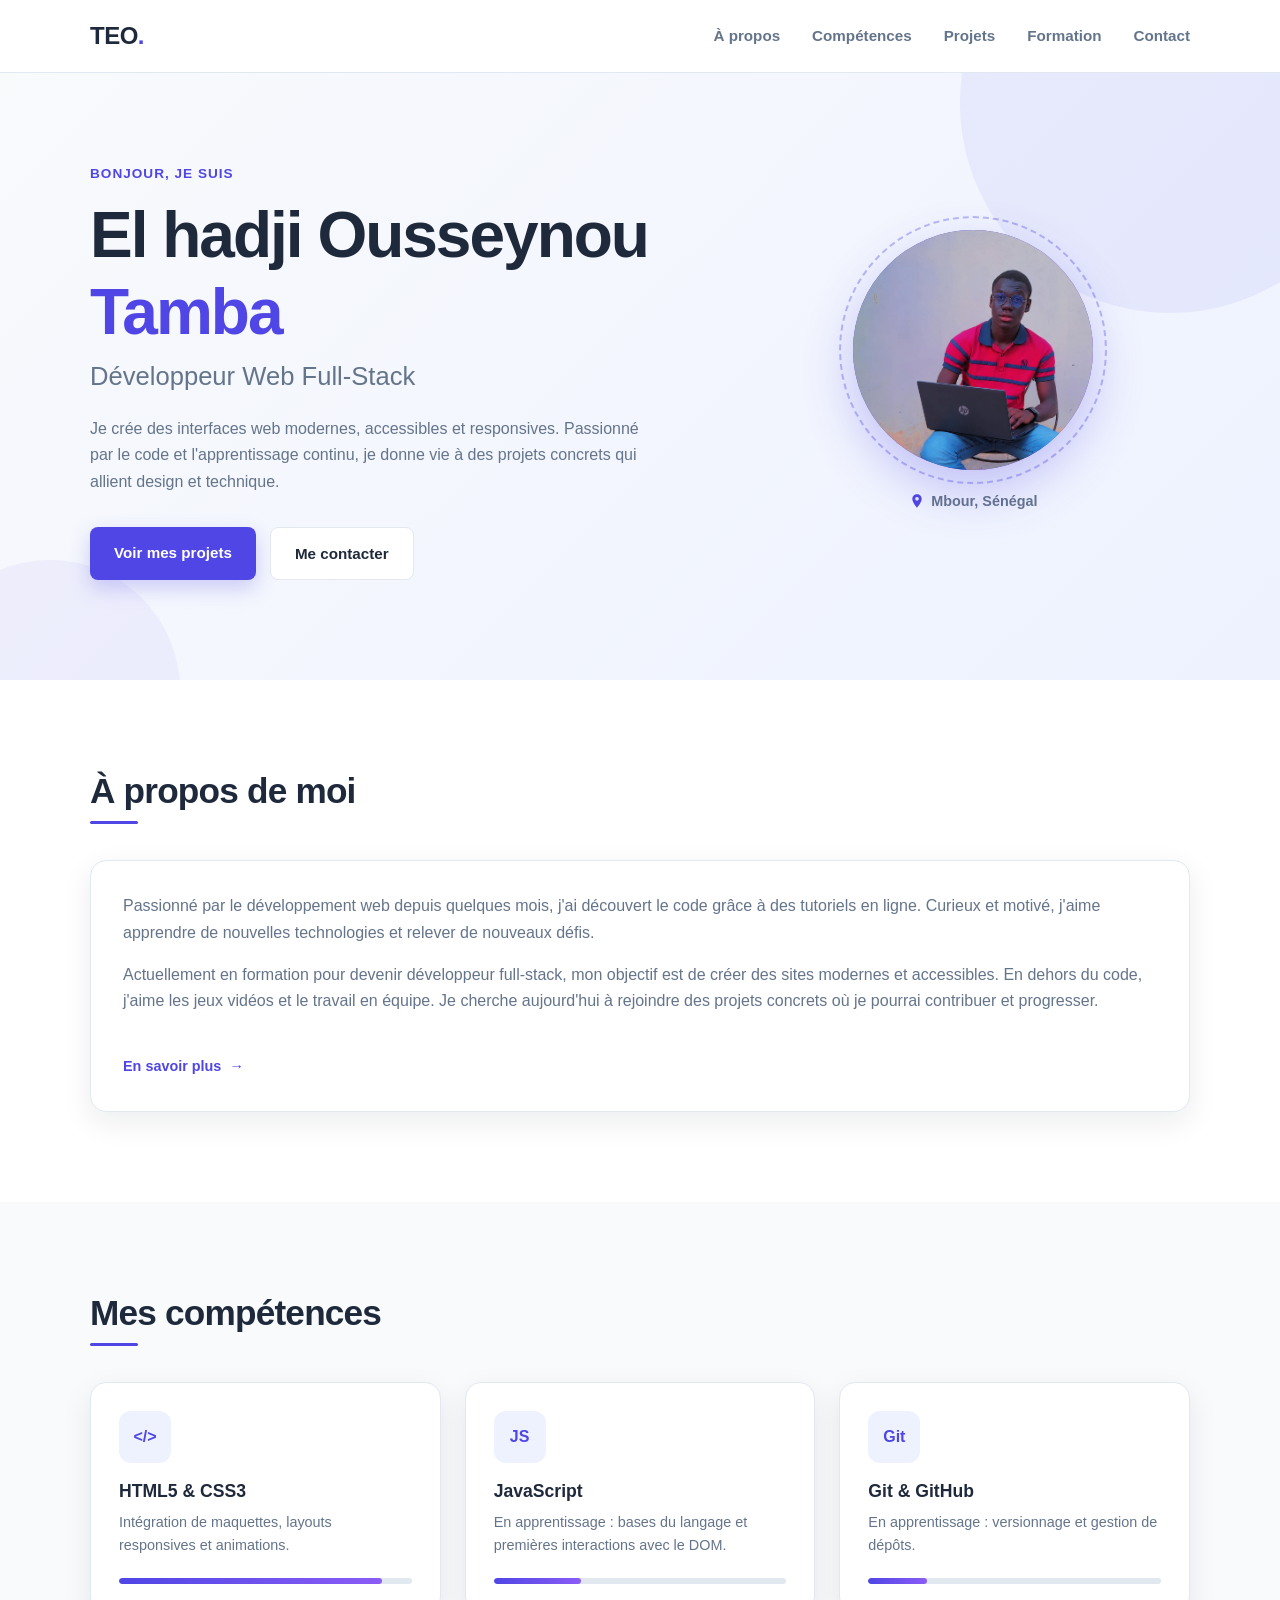
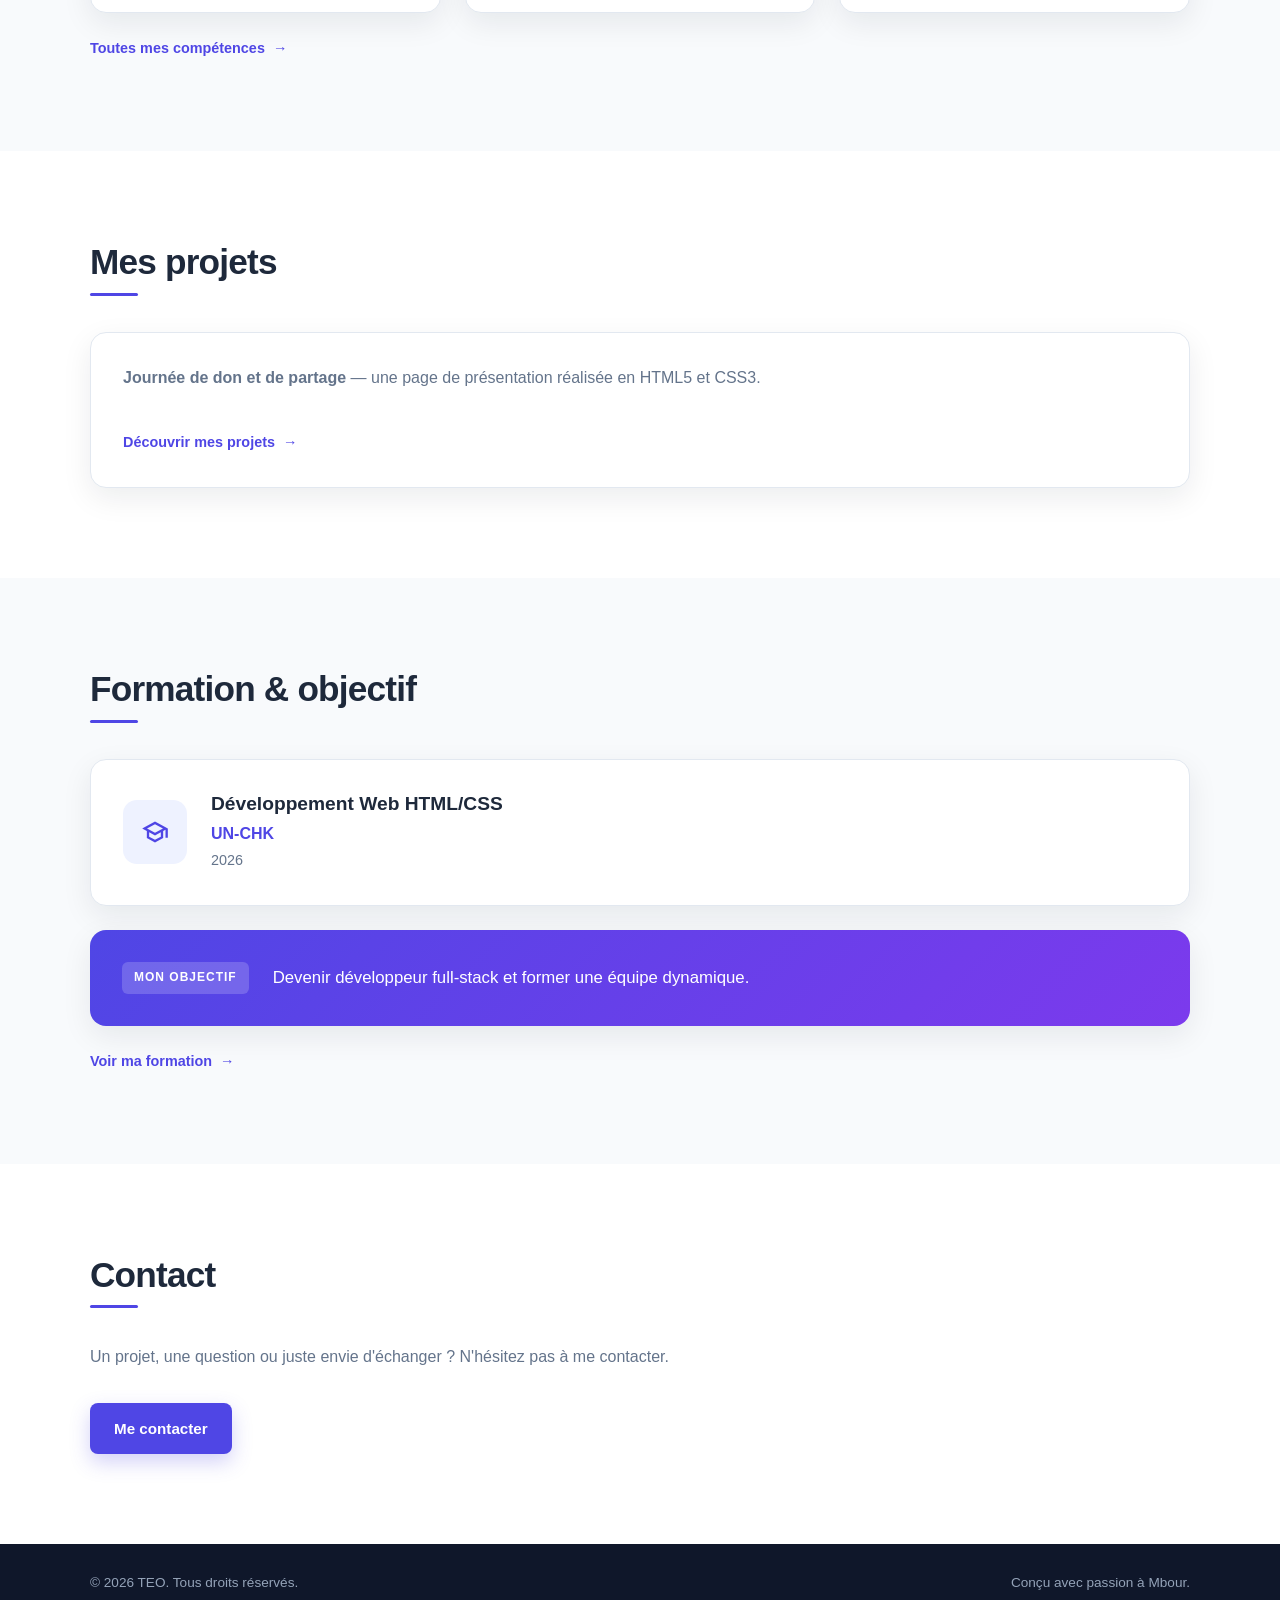
==== commit 4ada4f5b: "mise à jour" ====
--- a/index.html
+++ b/index.html
@@ -148,7 +148,7 @@
                 </div>
                 <div class="carte objectif">
                     <span class="objectif-label">Mon objectif</span>
-                    <p>Devenir développeur full-stack et intégrer une équipe dynamique.</p>
+                    <p>Devenir développeur full-stack et former une équipe dynamique.</p>
                 </div>
                 <a href="formation.html" class="lien-section">Voir ma formation <span aria-hidden="true">&rarr;</span></a>
             </div>
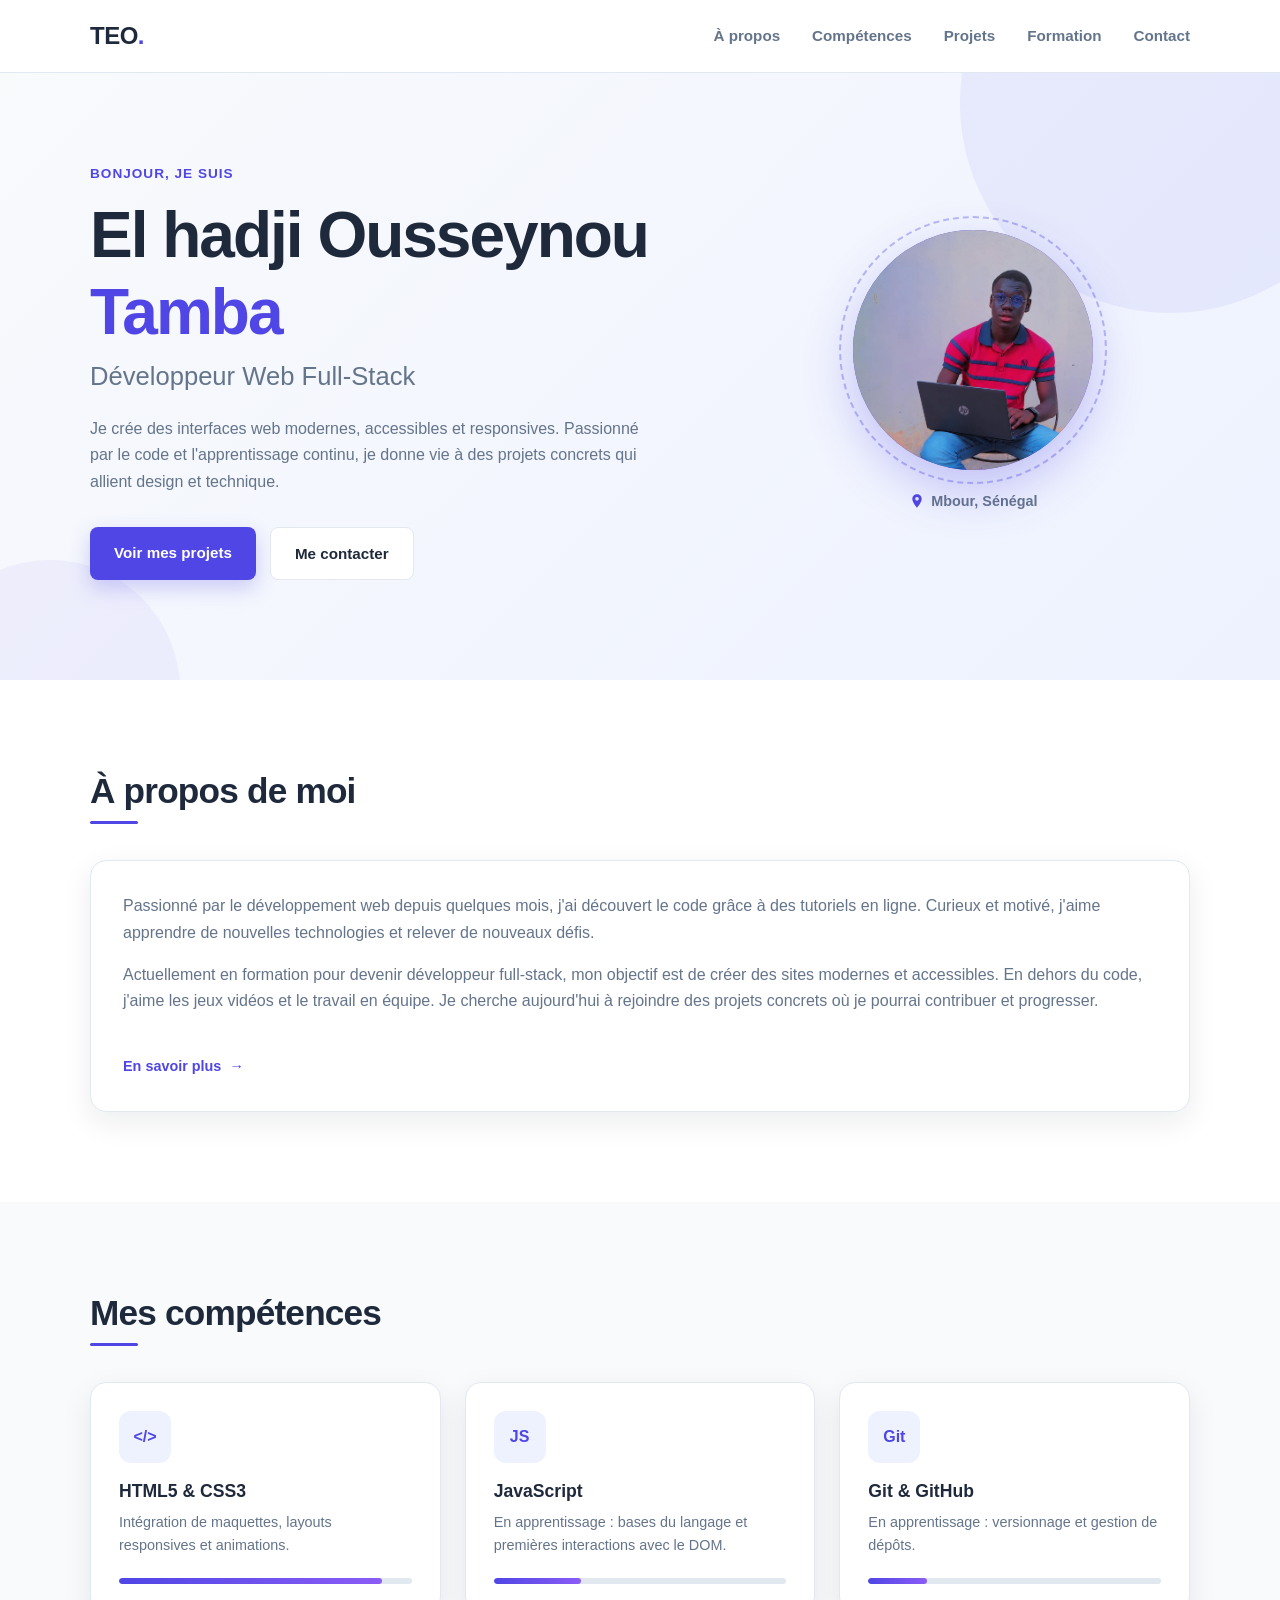
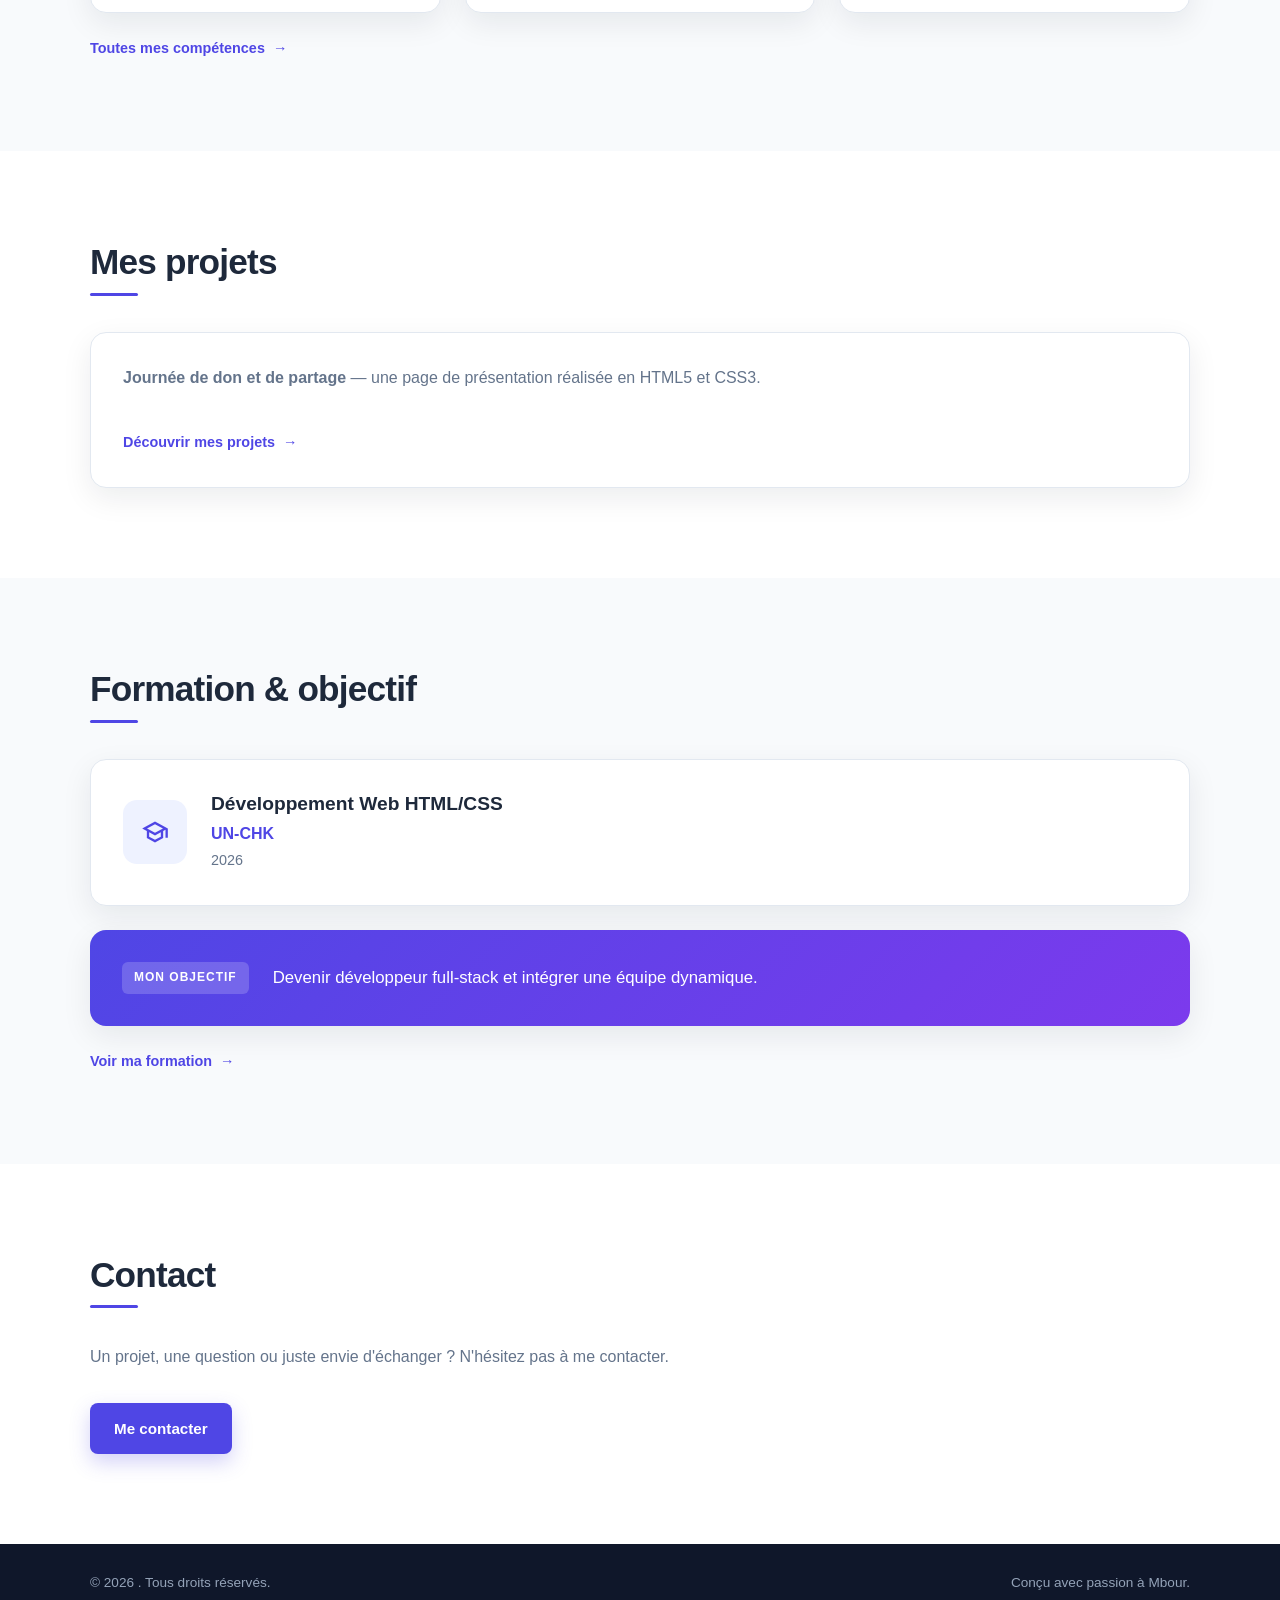
==== commit 539909eb: "mise à jour" ====
--- a/index.html
+++ b/index.html
@@ -148,7 +148,7 @@
                 </div>
                 <div class="carte objectif">
                     <span class="objectif-label">Mon objectif</span>
-                    <p>Devenir développeur full-stack et former une équipe dynamique.</p>
+                    <p>Devenir développeur full-stack et intégrer une équipe dynamique.</p>
                 </div>
                 <a href="formation.html" class="lien-section">Voir ma formation <span aria-hidden="true">&rarr;</span></a>
             </div>
@@ -169,7 +169,7 @@
     <!-- PIED DE PAGE -->
     <footer class="site-footer">
         <div class="container footer-content">
-            <p>&copy; 2026 TEO. Tous droits réservés.</p>
+            <p>&copy; 2026 . Tous droits réservés.</p>
             <p>Conçu avec passion à Mbour.</p>
         </div>
     </footer>
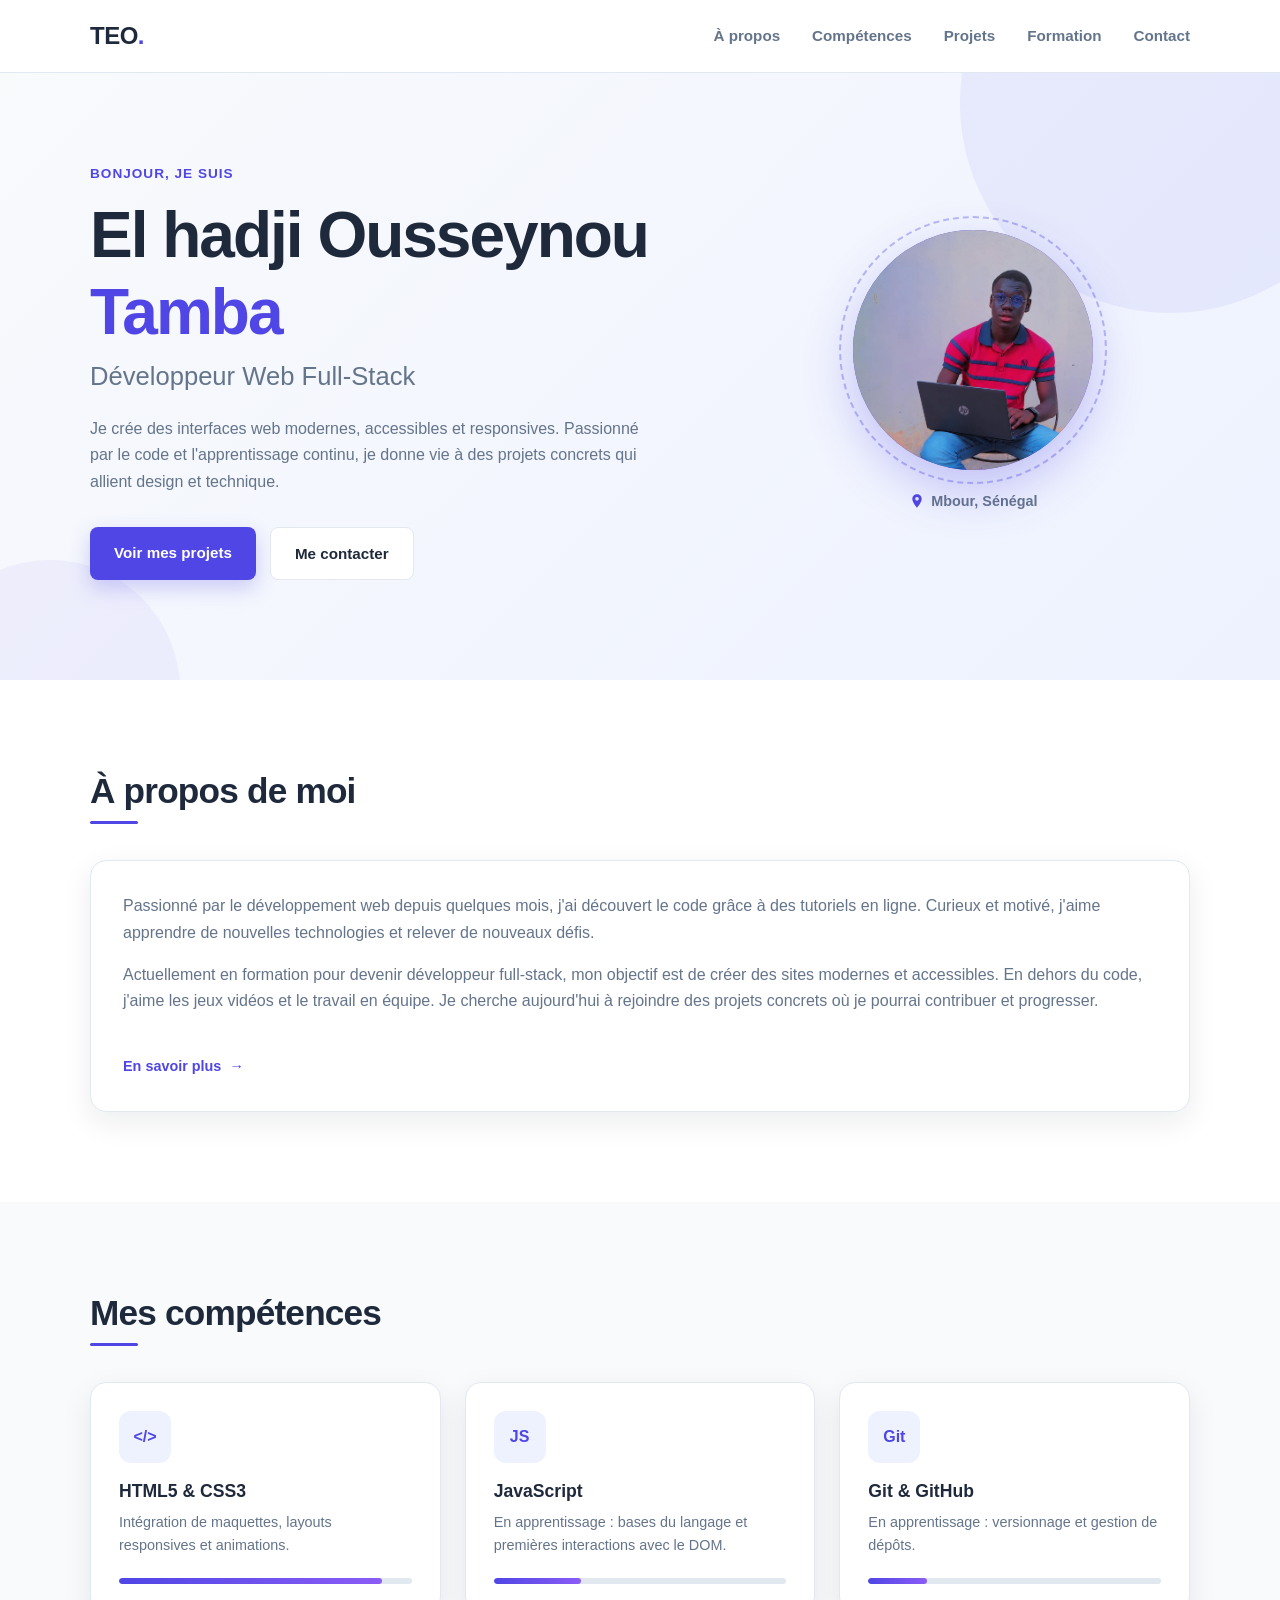
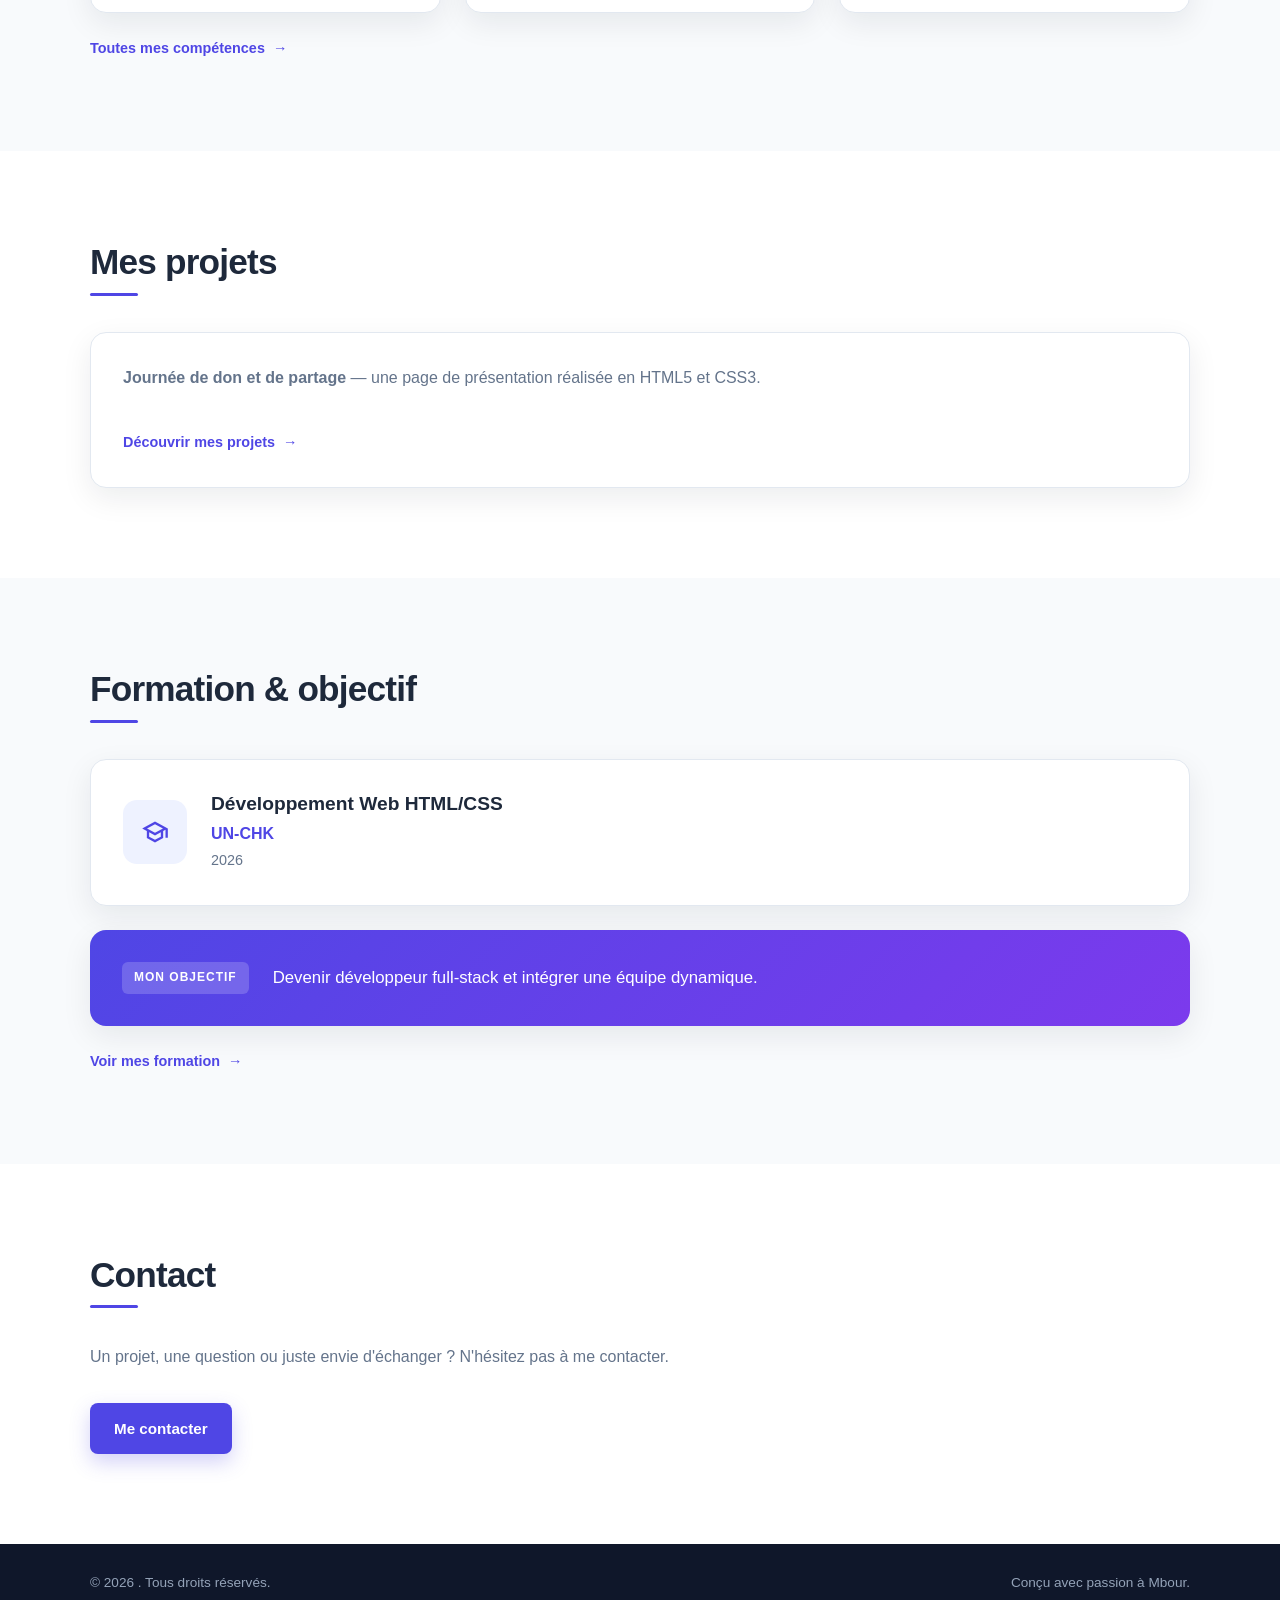
==== commit 7328a473: "mise à jour" ====
--- a/index.html
+++ b/index.html
@@ -150,7 +150,7 @@
                     <span class="objectif-label">Mon objectif</span>
                     <p>Devenir développeur full-stack et intégrer une équipe dynamique.</p>
                 </div>
-                <a href="formation.html" class="lien-section">Voir ma formation <span aria-hidden="true">&rarr;</span></a>
+                <a href="formation.html" class="lien-section">Voir mes formation <span aria-hidden="true">&rarr;</span></a>
             </div>
         </section>
 
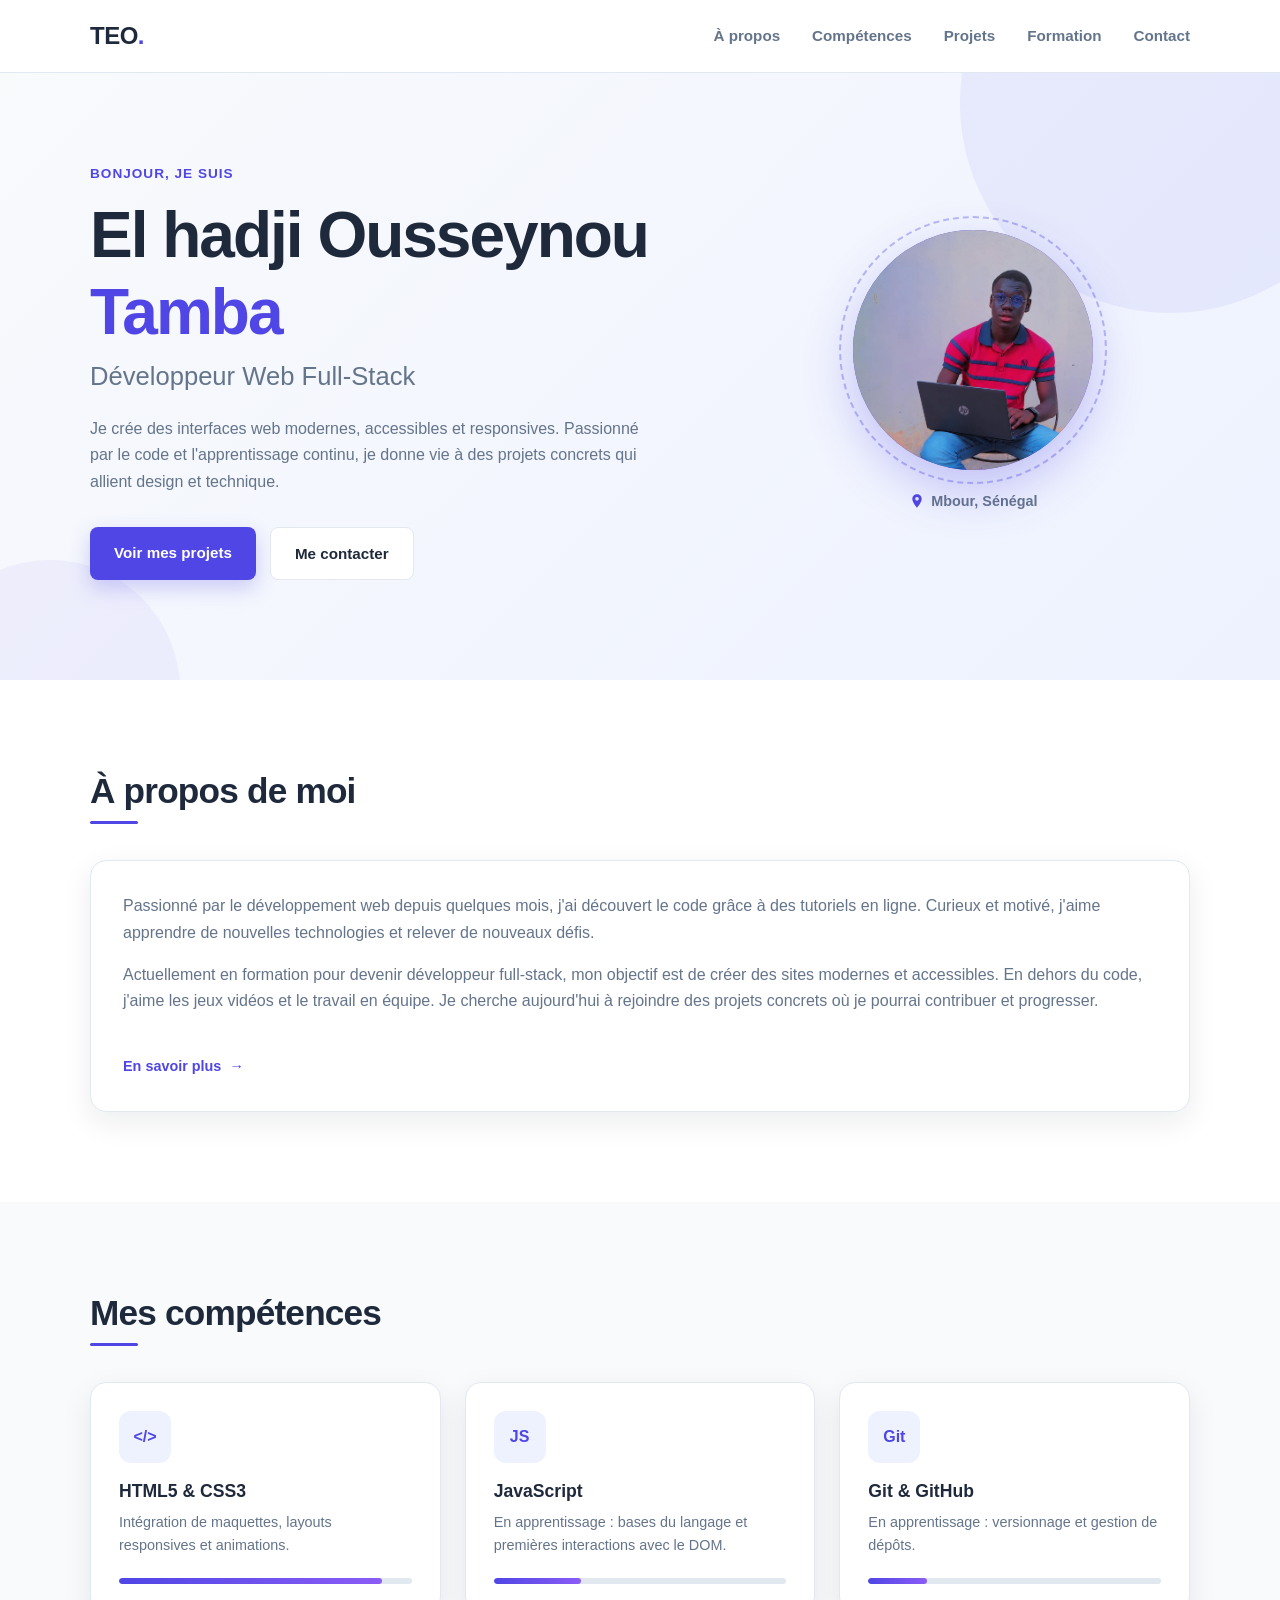
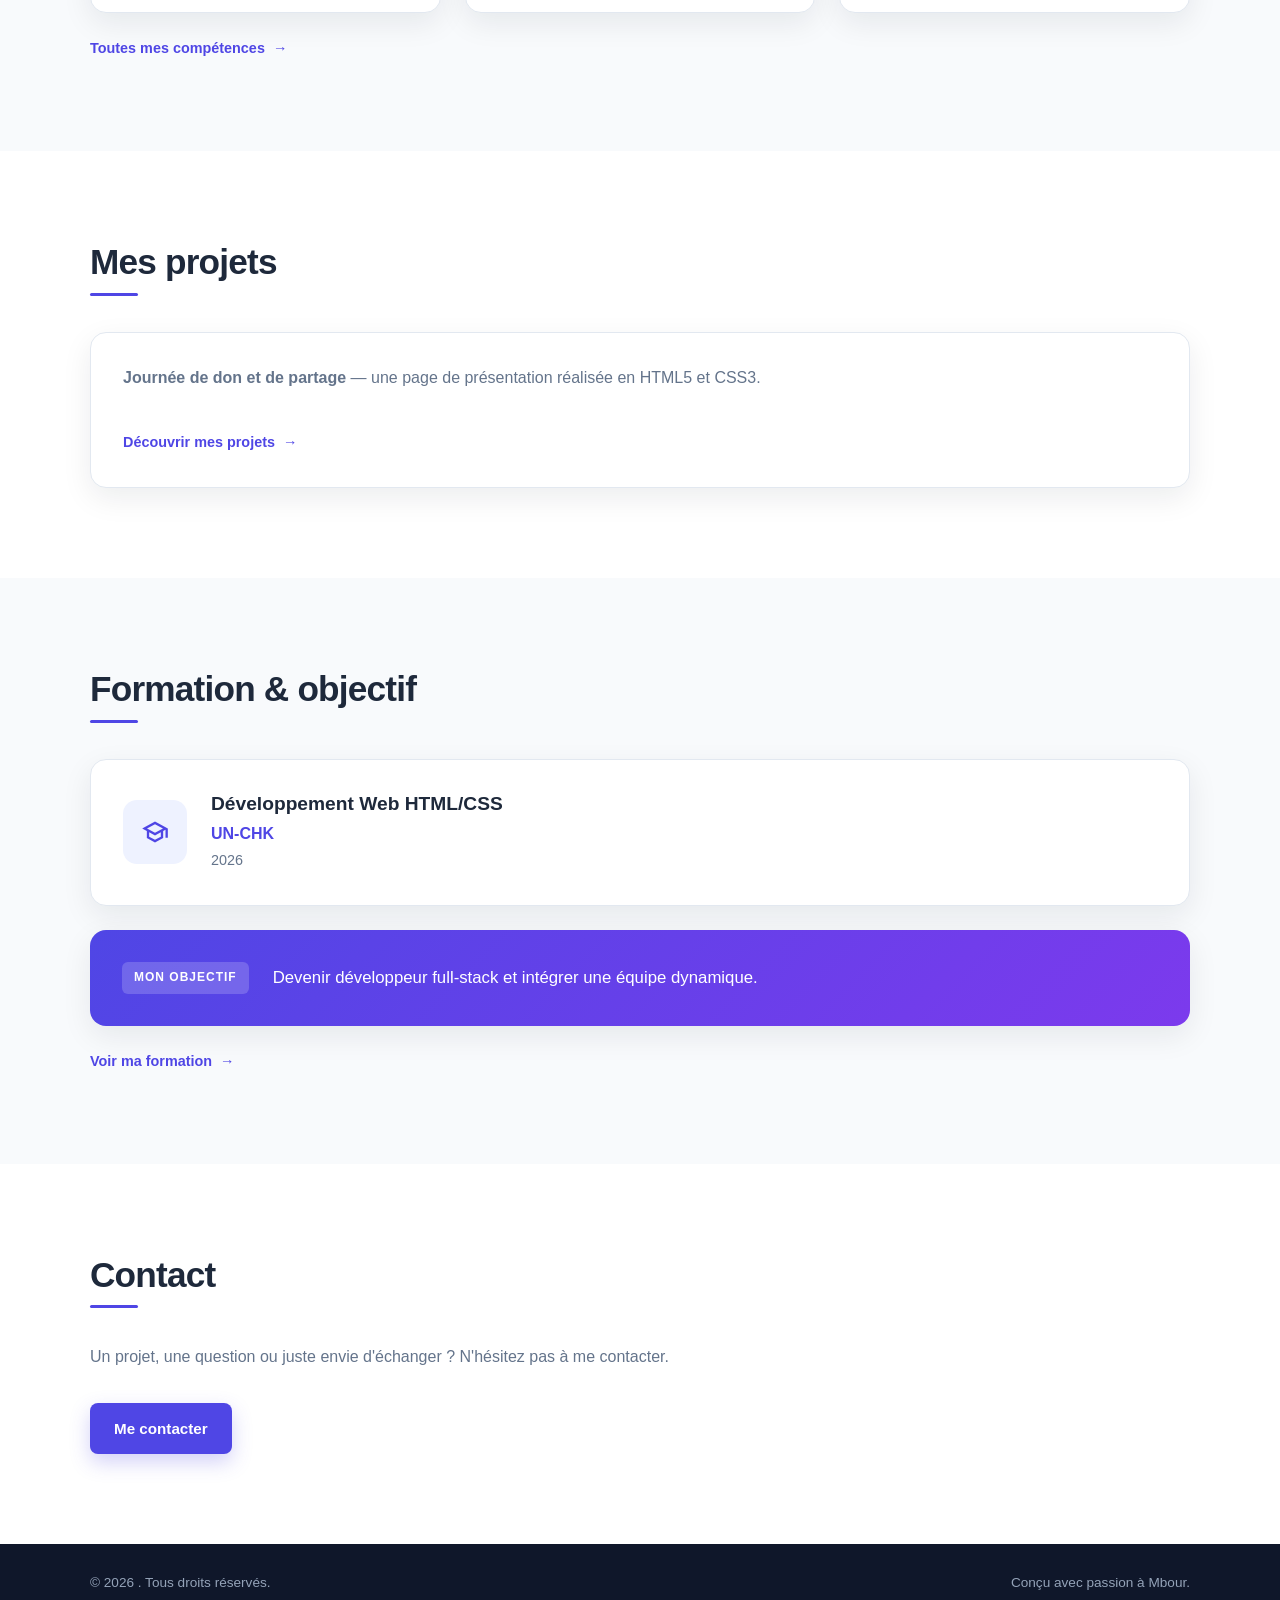
==== commit 83ed6163: "mise à jour" ====
--- a/index.html
+++ b/index.html
@@ -150,7 +150,7 @@
                     <span class="objectif-label">Mon objectif</span>
                     <p>Devenir développeur full-stack et intégrer une équipe dynamique.</p>
                 </div>
-                <a href="formation.html" class="lien-section">Voir mes formation <span aria-hidden="true">&rarr;</span></a>
+                <a href="formation.html" class="lien-section">Voir ma formation <span aria-hidden="true">&rarr;</span></a>
             </div>
         </section>
 
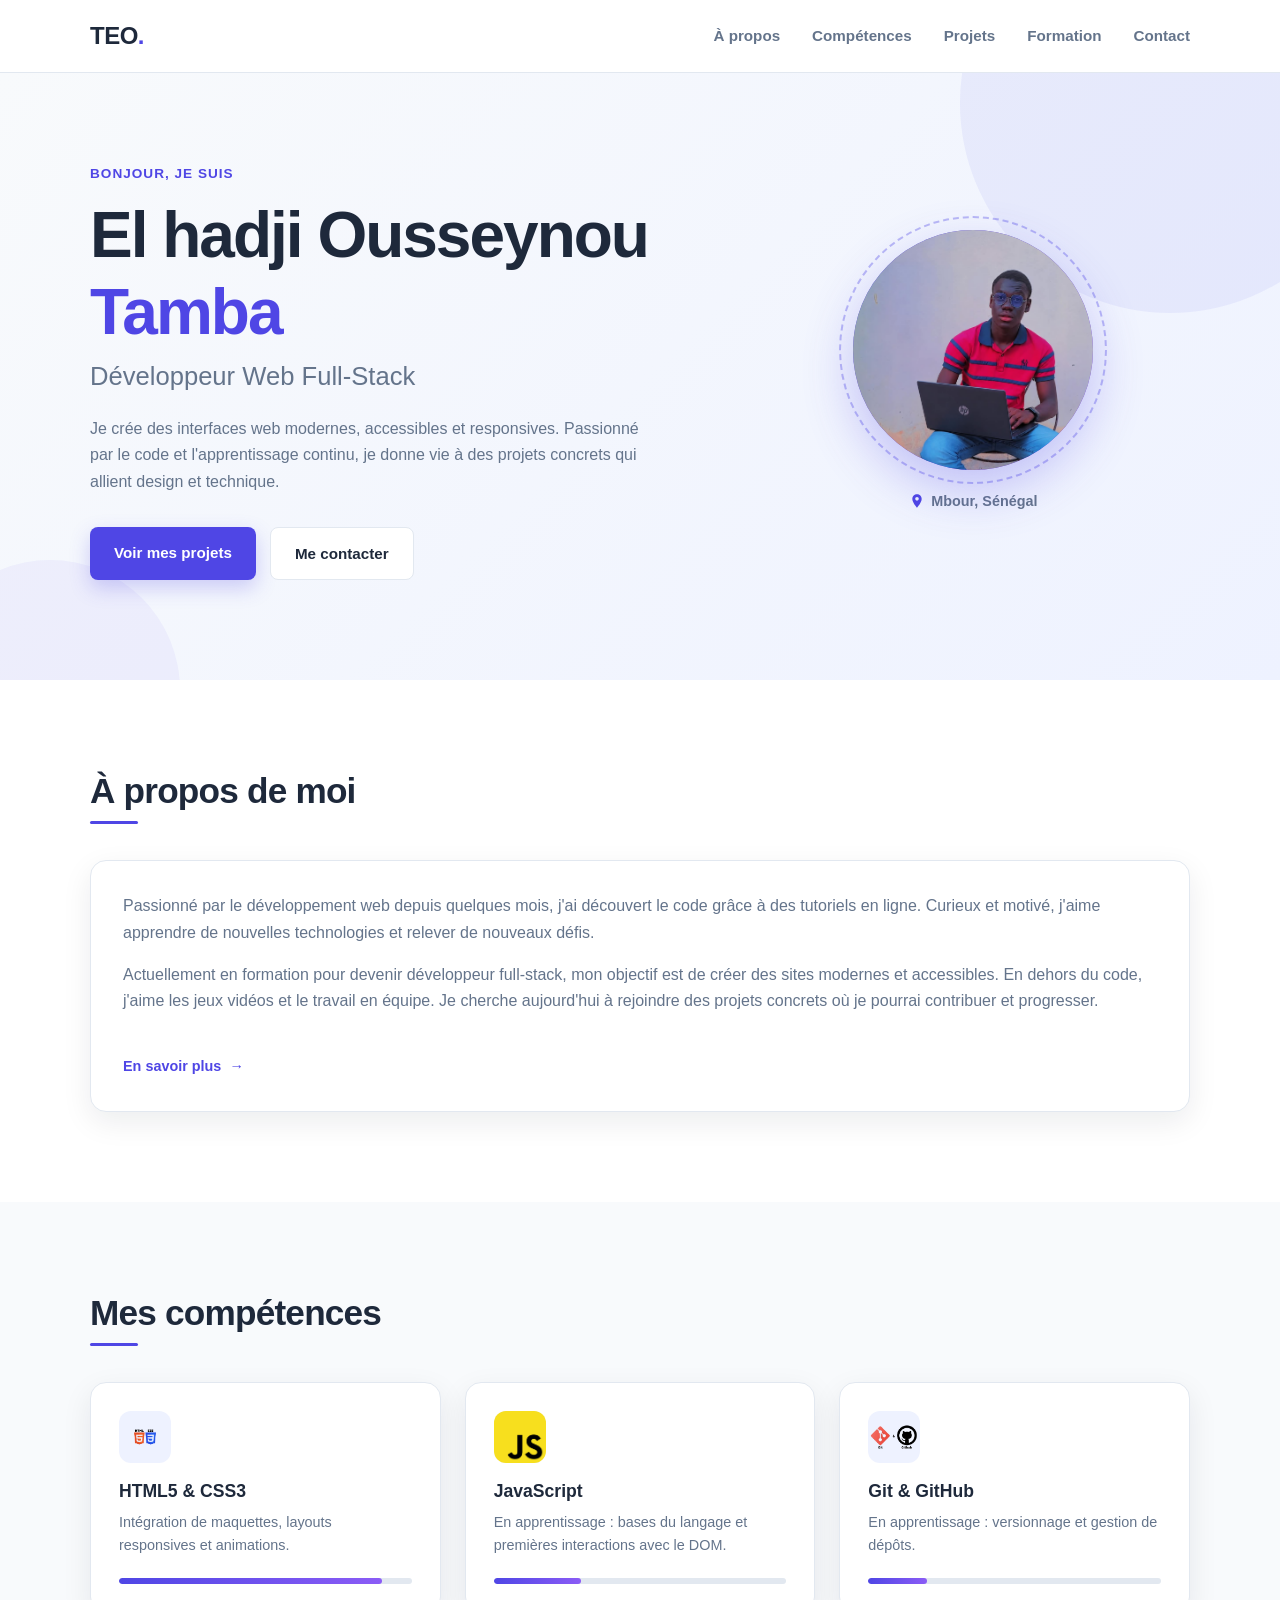
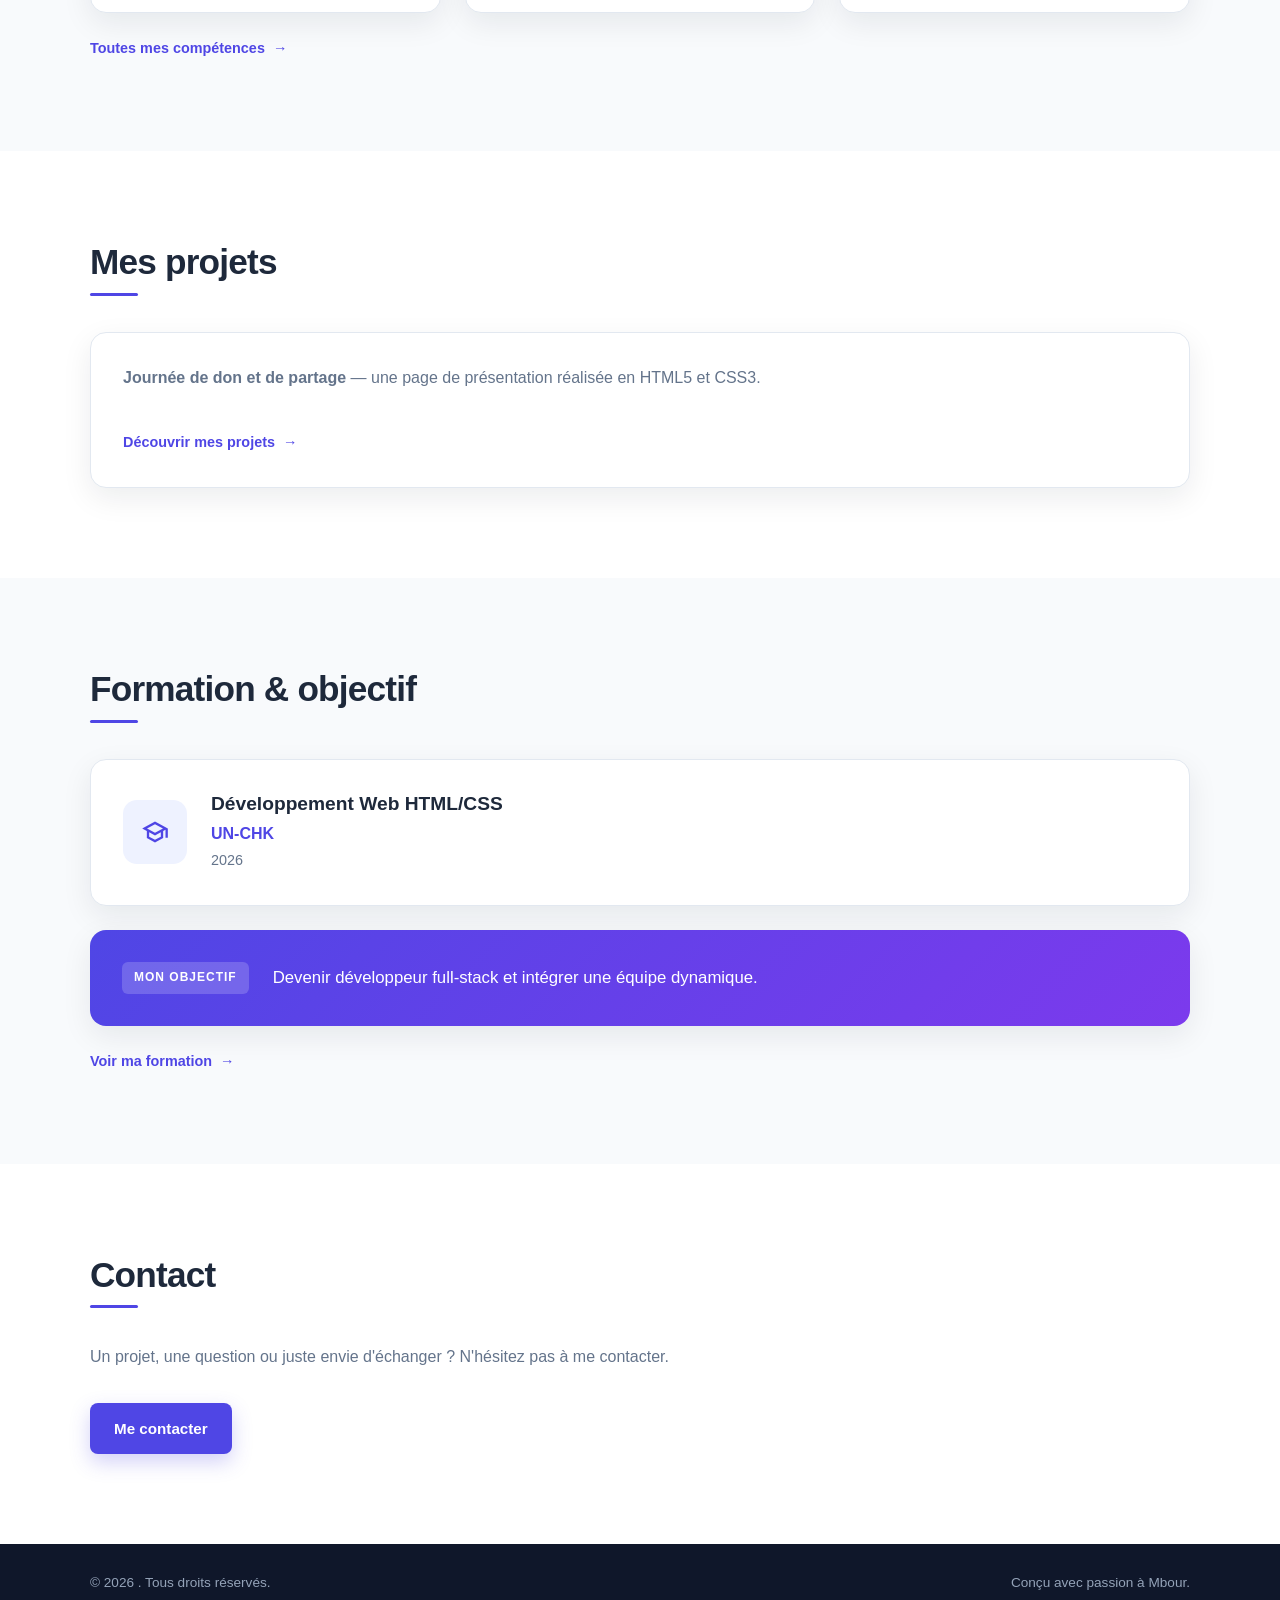
==== commit 0d6513f1: "mise à jour" ====
--- a/index.html
+++ b/index.html
@@ -89,7 +89,9 @@
                 </header>
                 <div class="grille-competences">
                     <article class="carte-competence">
-                        <div class="competence-icone">&lt;/&gt;</div>
+                        <div class="competence-icone">
+                            <img src="icones/html5-css3.png" alt="">
+                        </div>
                         <h3>HTML5 &amp; CSS3</h3>
                         <p>Intégration de maquettes, layouts responsives et animations.</p>
                         <div class="barre" role="img" aria-label="Niveau avancé">
@@ -97,7 +99,9 @@
                         </div>
                     </article>
                     <article class="carte-competence">
-                        <div class="competence-icone">JS</div>
+                        <div class="competence-icone">
+                            <img src="icones/javascript.jpeg" alt="">
+                        </div>
                         <h3>JavaScript</h3>
                         <p>En apprentissage : bases du langage et premières interactions avec le DOM.</p>
                         <div class="barre" role="img" aria-label="Niveau en apprentissage">
@@ -105,7 +109,9 @@
                         </div>
                     </article>
                     <article class="carte-competence">
-                        <div class="competence-icone">Git</div>
+                        <div class="competence-icone">
+                            <img src="icones/git-github.png" alt="">
+                        </div>
                         <h3>Git &amp; GitHub</h3>
                         <p>En apprentissage : versionnage et gestion de dépôts.</p>
                         <div class="barre" role="img" aria-label="Niveau en apprentissage">
--- a/style.css
+++ b/style.css
@@ -499,6 +499,13 @@
     font-weight: 800;
     font-size: 1rem;
     margin-bottom: 18px;
+    overflow: hidden;
+}
+
+.competence-icone img {
+    width: 100%;
+    height: 100%;
+    object-fit: contain;
 }
 
 .carte-competence h3 {
@@ -584,15 +591,16 @@
 
 /* ---------- Projets : cartes avec aperçu ---------- */
 .grille-projets {
-    display: grid;
-    grid-template-columns: repeat(auto-fit, minmax(min(100%, 320px), 1fr));
-    gap: 24px;
+  display: grid;
+  grid-template-columns: repeat(auto-fill, minmax(280px, 320px));
+  gap: 24px;
+  justify-content: start;
 }
 
 .carte-projet {
-    overflow: hidden;
-    padding: 0;
-    transition: transform 0.25s ease, box-shadow 0.25s ease;
+  display: flex;
+  flex-direction: column;
+  overflow: hidden; 
 }
 
 .carte-projet:hover {
@@ -601,17 +609,26 @@
 }
 
 .projet-visuel {
-    background: var(--primaire-pale);
+     width: 100%;
+  aspect-ratio: 4 / 5;
+  overflow: hidden;
+  background: var(--primaire-pale);
 }
 
 .projet-visuel img {
-    width: 100%;
-    height: auto;
-    display: block;
+   width: 100%;
+  height: 100%;
+  border-radius: 5px;
+  object-fit: cover;
+  object-position: top center;
+  display: block;
 }
 
 .projet-corps {
-    padding: 26px;
+    display: flex;
+  flex-direction: column;
+  flex: 1;
+  padding: 20px;
 }
 
 .projet-tag {
@@ -634,7 +651,8 @@
 }
 
 .projet-corps .btn {
-    margin-top: 22px;
+   margin-top: auto;        
+  align-self: flex-start;
 }
 
 /* ---------- Bloc objectif ---------- */
